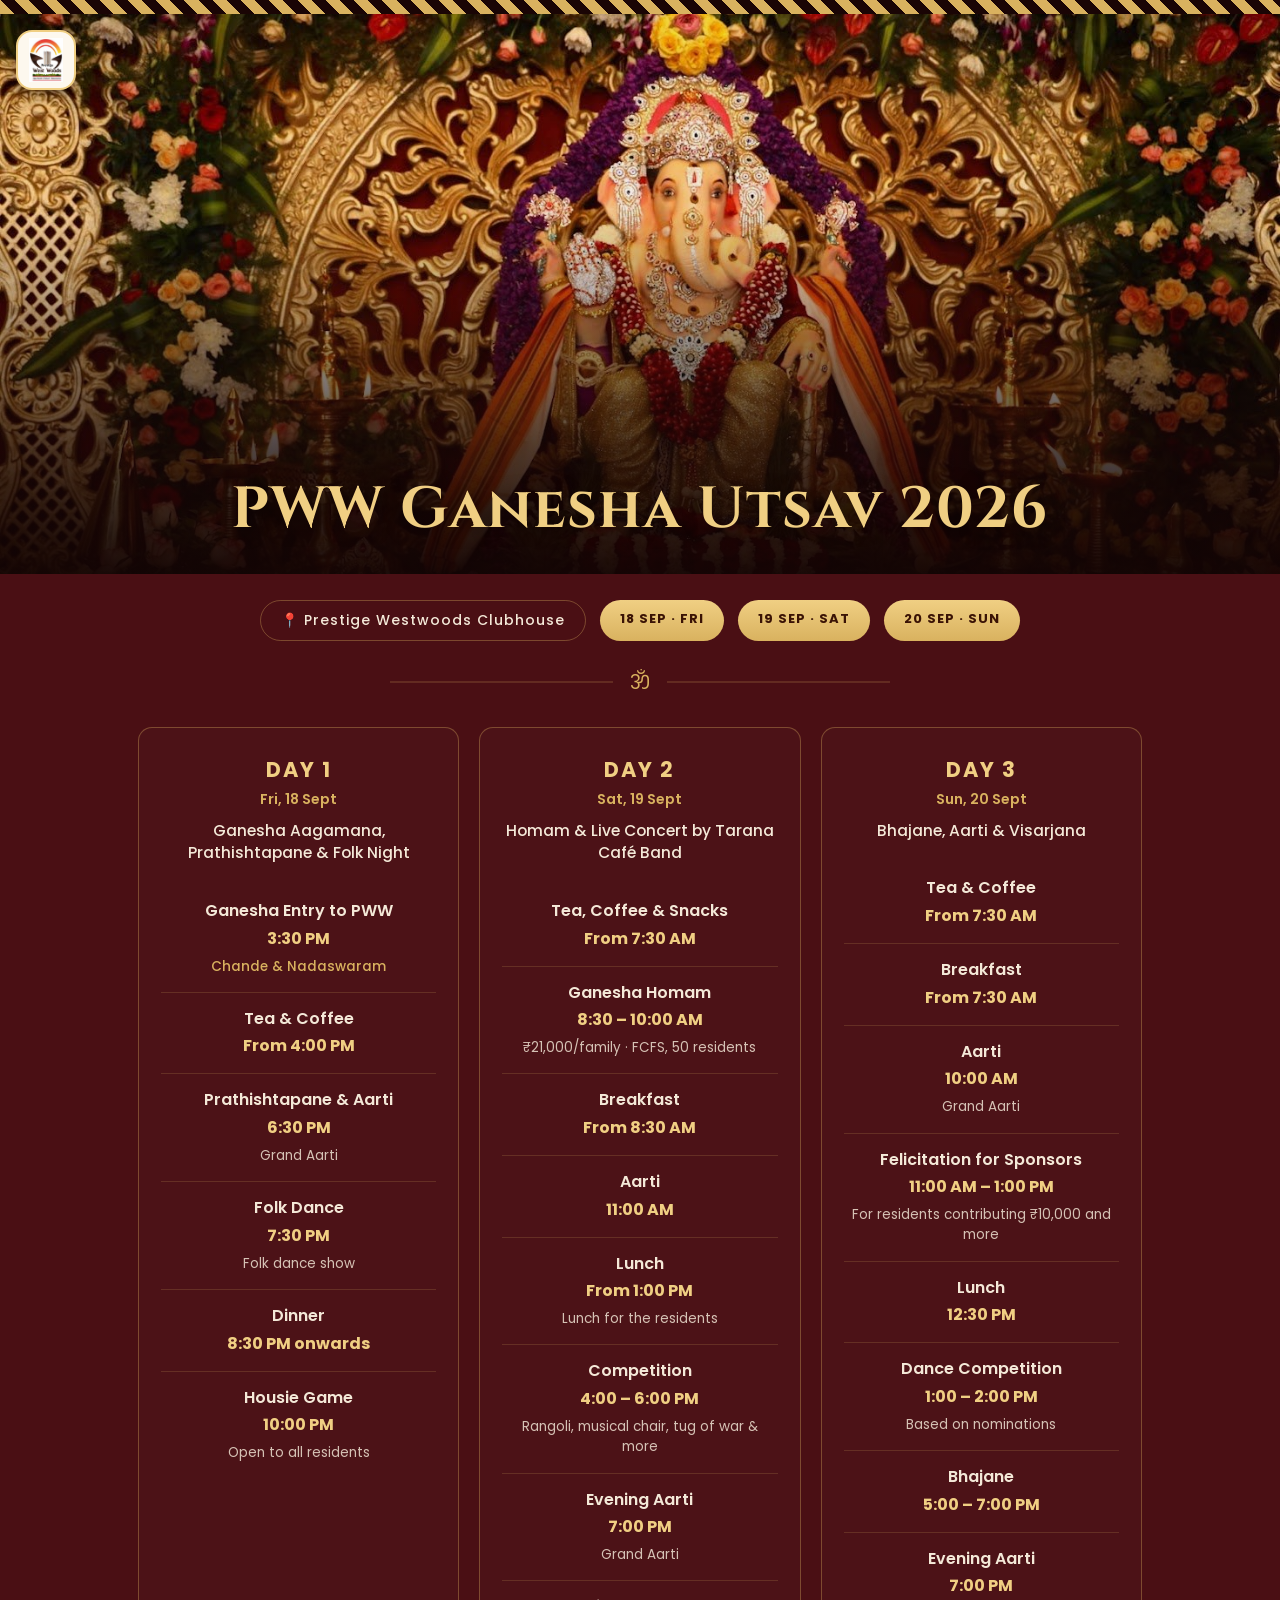
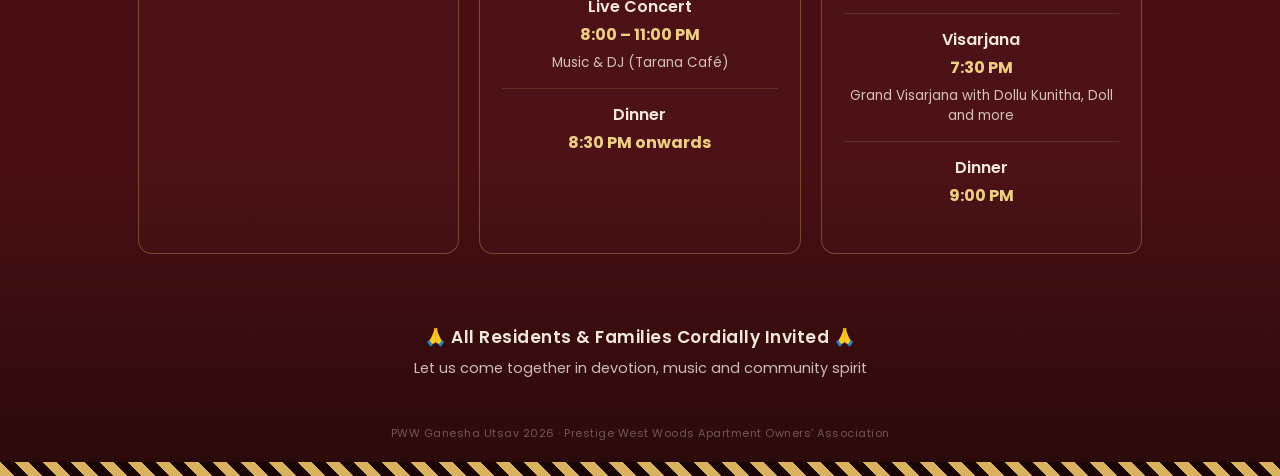
==== index.html @ 8a00d4b2 "Version 2 - 8-Sep26-1140pm" ====
<!DOCTYPE html>
<html lang="en">
<head>
<meta charset="UTF-8">
<meta name="viewport" content="width=device-width, initial-scale=1.0">
<title>PWW Ganesha Utsav 2026 — Day-wise Celebration Plan</title>
<link rel="preconnect" href="https://fonts.googleapis.com">
<link rel="preconnect" href="https://fonts.gstatic.com" crossorigin>
<link href="https://fonts.googleapis.com/css2?family=Cinzel:wght@600;700&family=Poppins:wght@400;500;600;700&display=swap" rel="stylesheet">
<style>
  :root{
    --maroon-dark:#2a0a0a;
    --maroon:#4a0f14;
    --maroon-light:#5c1418;
    --gold:#d9b25f;
    --gold-bright:#f0cf83;
    --gold-dim:rgba(217,178,95,0.35);
    --cream:#f4e9d8;
  }
  *{box-sizing:border-box; margin:0; padding:0;}
  html{scroll-behavior:smooth;}
  body{
    background:linear-gradient(180deg,var(--maroon-dark),var(--maroon) 15%,var(--maroon) 85%,var(--maroon-dark));
    color:var(--cream);
    font-family:'Poppins',sans-serif;
    -webkit-font-smoothing:antialiased;
  }
  .bunting{
    height:14px;
    background:repeating-linear-gradient(45deg,var(--gold) 0 10px,#1a0505 10px 20px);
  }
  .wrap{max-width:1100px; margin:0 auto; padding:0 24px;}

  /* HERO */
  .hero{position:relative; overflow:hidden; min-height:clamp(340px,68vw,560px); display:flex; align-items:flex-end; justify-content:center;}
  .hero-photo{
    position:absolute; inset:0;
    background-image:
      linear-gradient(180deg, rgba(20,5,5,0.05) 35%, rgba(20,5,5,0.78) 78%, rgba(18,4,4,0.97) 100%),
      url('assets/ganesha-hero-mobile.jpg');
    background-size:cover; background-position:center 22%; background-repeat:no-repeat;
  }
  @media(min-width:701px){
    .hero-photo{ background-image:
      linear-gradient(180deg, rgba(20,5,5,0.05) 35%, rgba(20,5,5,0.75) 78%, rgba(18,4,4,0.96) 100%),
      url('assets/ganesha-hero.jpg');
    }
  }
  .hero-content{position:relative; z-index:2; text-align:center; padding:40px 20px 30px;}
  .logo-badge{
    position:absolute; top:16px; left:16px; z-index:3;
    width:60px; height:60px; padding:6px;
    background:#fdf8ee; border:2px solid var(--gold-bright); border-radius:16px;
    display:flex; align-items:center; justify-content:center;
    box-shadow:0 4px 16px rgba(0,0,0,0.45);
  }
  .logo-badge img{width:100%; height:100%; object-fit:contain; display:block;}
  .hero h1{
    font-family:'Cinzel',serif; font-weight:700; font-size:clamp(30px,6.5vw,58px);
    color:var(--gold-bright); letter-spacing:1px; line-height:1.15;
    text-shadow:0 2px 18px rgba(0,0,0,0.6);
  }

  /* META BAR */
  .meta-bar{
    display:flex; flex-wrap:wrap; justify-content:center; gap:14px;
    padding:26px 24px 6px;
  }
  .pill{
    border:1px solid var(--gold-dim); border-radius:999px; padding:9px 20px;
    font-size:14px; letter-spacing:1px; white-space:nowrap;
  }
  .pill.location{color:var(--cream); font-weight:500;}
  a.pill{text-decoration:none; cursor:pointer;}
  .pill.date{
    background:linear-gradient(180deg,var(--gold-bright),var(--gold));
    color:#3a1305; font-family:'Poppins',sans-serif; font-weight:700; font-size:13px; border:none;
    transition:transform 0.15s ease, box-shadow 0.15s ease;
  }
  a.pill.date:hover, a.pill.date:active{
    transform:translateY(-2px); box-shadow:0 4px 12px rgba(0,0,0,0.35);
  }

  .divider{text-align:center; padding:20px 0; position:relative;}
  .divider::before{
    content:""; position:absolute; left:50%; top:50%; transform:translate(-50%,-50%);
    width:min(500px,80%); height:1px; background:var(--gold-dim);
  }
  .divider span{
    position:relative; background:var(--maroon); padding:0 16px; color:var(--gold);
    font-size:20px;
  }

  /* DAYS GRID */
  .days-grid{
    display:grid; grid-template-columns:repeat(3,1fr); gap:20px;
    padding:10px 24px 40px;
  }
  @media(max-width:860px){ .days-grid{grid-template-columns:1fr; max-width:520px;} }

  .day-card{
    border:1px solid var(--gold-dim); border-radius:14px; padding:26px 22px 30px;
    background:rgba(255,255,255,0.015); scroll-margin-top:16px;
  }
  .day-card h2{
    text-align:center; font-family:'Poppins',sans-serif; font-weight:700; font-size:21px;
    color:var(--gold-bright); letter-spacing:2px;
  }
  .day-date{text-align:center; font-size:14px; font-weight:600; color:var(--gold); margin-top:4px;}
  .day-theme{
    text-align:center; font-family:'Poppins',sans-serif; font-weight:500; font-style:normal;
    font-size:15.5px; color:var(--cream); margin:10px 0 20px; line-height:1.45;
  }

  .event-list{list-style:none;}
  .event{
    text-align:center; padding:15px 0; border-top:1px solid rgba(217,178,95,0.18);
  }
  .event:first-child{border-top:none;}
  .event-name{display:block; font-weight:600; font-size:16px; line-height:1.35; color:var(--cream);}
  .event-time{display:block; font-family:'Poppins',sans-serif; font-weight:700; font-size:16px; color:var(--gold-bright); margin-top:4px;}
  .event-note{font-size:13.5px; color:rgba(244,233,216,0.82); margin-top:6px; line-height:1.5;}
  .event-note em{color:var(--gold); font-style:normal; font-weight:500;}

  footer{text-align:center; padding:30px 24px 46px;}
  footer .invite{font-size:17px; font-weight:600; letter-spacing:0.5px;}
  footer .tag{margin-top:8px; font-family:'Poppins',sans-serif; font-weight:400; font-size:14.5px; color:rgba(244,233,216,0.8);}

  .credit{text-align:center; font-size:11px; color:rgba(244,233,216,0.35); padding-bottom:20px; letter-spacing:0.5px;}

  /* SMALL PHONES */
  @media(max-width:400px){
    .logo-badge{width:48px; height:48px; border-radius:13px; top:12px; left:12px; padding:5px;}
    .hero h1{letter-spacing:0.5px;}
    .pill{padding:8px 15px; font-size:12.5px;}
    .meta-bar{gap:10px;}
    .day-card{padding:22px 16px 26px;}
  }
</style>
</head>
<body>

<div class="bunting"></div>

<header class="hero">
  <div class="hero-photo"></div>
  <div class="logo-badge"><img src="assets/pww-logo.png" alt="Prestige West Woods Apartment Owners' Association logo"></div>
  <div class="hero-content">
    <h1>PWW Ganesha Utsav 2026</h1>
  </div>
</header>

<div class="wrap">
  <div class="meta-bar">
    <span class="pill location">📍 Prestige Westwoods Clubhouse</span>
    <a class="pill date" href="#day1">18 SEP · FRI</a>
    <a class="pill date" href="#day2">19 SEP · SAT</a>
    <a class="pill date" href="#day3">20 SEP · SUN</a>
  </div>

  <div class="divider"><span>ॐ</span></div>

  <main class="days-grid">

    <section class="day-card" id="day1">
      <h2>DAY 1</h2>
      <p class="day-date">Fri, 18 Sept</p>
      <p class="day-theme">Ganesha Aagamana, Prathishtapane &amp; Folk Night</p>
      <ul class="event-list">
        <li class="event">
          <span class="event-name">Ganesha Entry to PWW</span>
          <span class="event-time">3:30 PM</span>
          <p class="event-note"><em>Chande &amp; Nadaswaram</em></p>
        </li>
        <li class="event">
          <span class="event-name">Tea &amp; Coffee</span>
          <span class="event-time">From 4:00 PM</span>
        </li>
        <li class="event">
          <span class="event-name">Prathishtapane &amp; Aarti</span>
          <span class="event-time">6:30 PM</span>
          <p class="event-note">Grand Aarti</p>
        </li>
        <li class="event">
          <span class="event-name">Folk Dance</span>
          <span class="event-time">7:30 PM</span>
          <p class="event-note">Folk dance show</p>
        </li>
        <li class="event">
          <span class="event-name">Dinner</span>
          <span class="event-time">8:30 PM onwards</span>
        </li>
        <li class="event">
          <span class="event-name">Housie Game</span>
          <span class="event-time">10:00 PM</span>
          <p class="event-note">Open to all residents</p>
        </li>
      </ul>
    </section>

    <section class="day-card" id="day2">
      <h2>DAY 2</h2>
      <p class="day-date">Sat, 19 Sept</p>
      <p class="day-theme">Homam &amp; Live Concert by Tarana Café Band</p>
      <ul class="event-list">
        <li class="event">
          <span class="event-name">Tea, Coffee &amp; Snacks</span>
          <span class="event-time">From 7:30 AM</span>
        </li>
        <li class="event">
          <span class="event-name">Ganesha Homam</span>
          <span class="event-time">8:30 – 10:00 AM</span>
          <p class="event-note">₹21,000/family · FCFS, 50 residents</p>
        </li>
        <li class="event">
          <span class="event-name">Breakfast</span>
          <span class="event-time">From 8:30 AM</span>
        </li>
        <li class="event">
          <span class="event-name">Aarti</span>
          <span class="event-time">11:00 AM</span>
        </li>
        <li class="event">
          <span class="event-name">Lunch</span>
          <span class="event-time">From 1:00 PM</span>
          <p class="event-note">Lunch for the residents</p>
        </li>
        <li class="event">
          <span class="event-name">Competition</span>
          <span class="event-time">4:00 – 6:00 PM</span>
          <p class="event-note">Rangoli, musical chair, tug of war &amp; more</p>
        </li>
        <li class="event">
          <span class="event-name">Evening Aarti</span>
          <span class="event-time">7:00 PM</span>
          <p class="event-note">Grand Aarti</p>
        </li>
        <li class="event">
          <span class="event-name">Live Concert</span>
          <span class="event-time">8:00 – 11:00 PM</span>
          <p class="event-note">Music &amp; DJ (Tarana Café)</p>
        </li>
        <li class="event">
          <span class="event-name">Dinner</span>
          <span class="event-time">8:30 PM onwards</span>
        </li>
      </ul>
    </section>

    <section class="day-card" id="day3">
      <h2>DAY 3</h2>
      <p class="day-date">Sun, 20 Sept</p>
      <p class="day-theme">Bhajane, Aarti &amp; Visarjana</p>
      <ul class="event-list">
        <li class="event">
          <span class="event-name">Tea &amp; Coffee</span>
          <span class="event-time">From 7:30 AM</span>
        </li>
        <li class="event">
          <span class="event-name">Breakfast</span>
          <span class="event-time">From 7:30 AM</span>
        </li>
        <li class="event">
          <span class="event-name">Aarti</span>
          <span class="event-time">10:00 AM</span>
          <p class="event-note">Grand Aarti</p>
        </li>
        <li class="event">
          <span class="event-name">Felicitation for Sponsors</span>
          <span class="event-time">11:00 AM – 1:00 PM</span>
          <p class="event-note">For residents contributing ₹10,000 and more</p>
        </li>
        <li class="event">
          <span class="event-name">Lunch</span>
          <span class="event-time">12:30 PM</span>
        </li>
        <li class="event">
          <span class="event-name">Dance Competition</span>
          <span class="event-time">1:00 – 2:00 PM</span>
          <p class="event-note">Based on nominations</p>
        </li>
        <li class="event">
          <span class="event-name">Bhajane</span>
          <span class="event-time">5:00 – 7:00 PM</span>
        </li>
        <li class="event">
          <span class="event-name">Evening Aarti</span>
          <span class="event-time">7:00 PM</span>
        </li>
        <li class="event">
          <span class="event-name">Visarjana</span>
          <span class="event-time">7:30 PM</span>
          <p class="event-note">Grand Visarjana with Dollu Kunitha, Doll and more</p>
        </li>
        <li class="event">
          <span class="event-name">Dinner</span>
          <span class="event-time">9:00 PM</span>
        </li>
      </ul>
    </section>

  </main>

  <footer>
    <p class="invite">🙏 All Residents &amp; Families Cordially Invited 🙏</p>
    <p class="tag">Let us come together in devotion, music and community spirit</p>
  </footer>
</div>

<p class="credit">PWW Ganesha Utsav 2026 · Prestige West Woods Apartment Owners' Association</p>

<div class="bunting"></div>

</body>
</html>
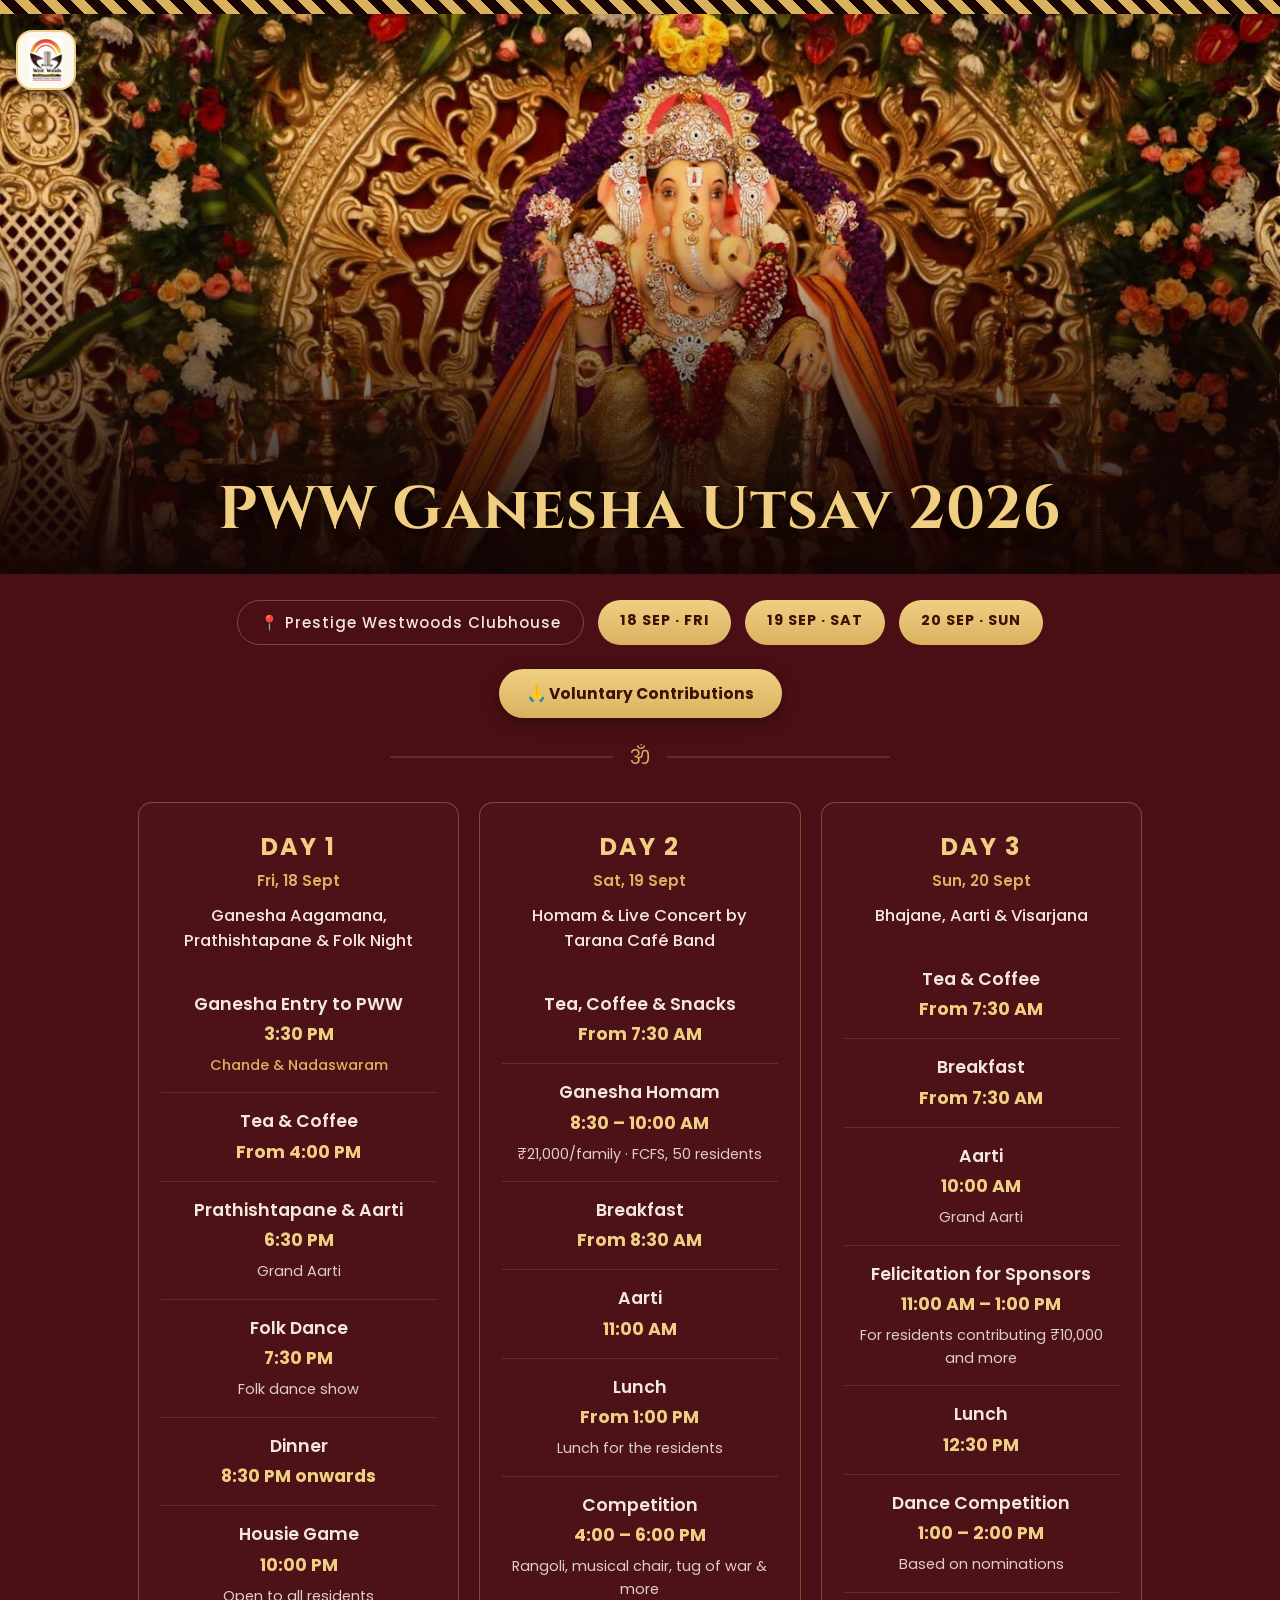
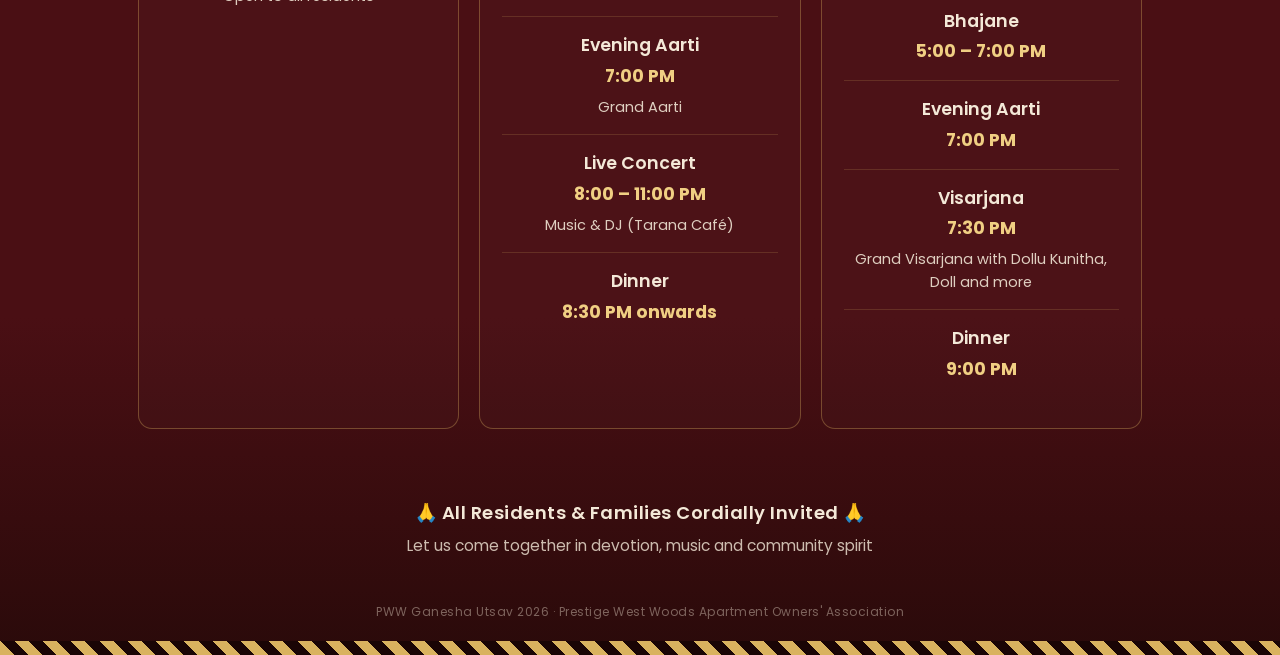
==== commit e4d3c420: "Added contribute page" ====
--- a/index.html
+++ b/index.html
@@ -7,91 +7,9 @@
 <link rel="preconnect" href="https://fonts.googleapis.com">
 <link rel="preconnect" href="https://fonts.gstatic.com" crossorigin>
 <link href="https://fonts.googleapis.com/css2?family=Cinzel:wght@600;700&family=Poppins:wght@400;500;600;700&display=swap" rel="stylesheet">
+<link rel="stylesheet" href="assets/style.css">
 <style>
-  :root{
-    --maroon-dark:#2a0a0a;
-    --maroon:#4a0f14;
-    --maroon-light:#5c1418;
-    --gold:#d9b25f;
-    --gold-bright:#f0cf83;
-    --gold-dim:rgba(217,178,95,0.35);
-    --cream:#f4e9d8;
-  }
-  *{box-sizing:border-box; margin:0; padding:0;}
-  html{scroll-behavior:smooth;}
-  body{
-    background:linear-gradient(180deg,var(--maroon-dark),var(--maroon) 15%,var(--maroon) 85%,var(--maroon-dark));
-    color:var(--cream);
-    font-family:'Poppins',sans-serif;
-    -webkit-font-smoothing:antialiased;
-  }
-  .bunting{
-    height:14px;
-    background:repeating-linear-gradient(45deg,var(--gold) 0 10px,#1a0505 10px 20px);
-  }
-  .wrap{max-width:1100px; margin:0 auto; padding:0 24px;}
-
-  /* HERO */
-  .hero{position:relative; overflow:hidden; min-height:clamp(340px,68vw,560px); display:flex; align-items:flex-end; justify-content:center;}
-  .hero-photo{
-    position:absolute; inset:0;
-    background-image:
-      linear-gradient(180deg, rgba(20,5,5,0.05) 35%, rgba(20,5,5,0.78) 78%, rgba(18,4,4,0.97) 100%),
-      url('assets/ganesha-hero-mobile.jpg');
-    background-size:cover; background-position:center 22%; background-repeat:no-repeat;
-  }
-  @media(min-width:701px){
-    .hero-photo{ background-image:
-      linear-gradient(180deg, rgba(20,5,5,0.05) 35%, rgba(20,5,5,0.75) 78%, rgba(18,4,4,0.96) 100%),
-      url('assets/ganesha-hero.jpg');
-    }
-  }
-  .hero-content{position:relative; z-index:2; text-align:center; padding:40px 20px 30px;}
-  .logo-badge{
-    position:absolute; top:16px; left:16px; z-index:3;
-    width:60px; height:60px; padding:6px;
-    background:#fdf8ee; border:2px solid var(--gold-bright); border-radius:16px;
-    display:flex; align-items:center; justify-content:center;
-    box-shadow:0 4px 16px rgba(0,0,0,0.45);
-  }
-  .logo-badge img{width:100%; height:100%; object-fit:contain; display:block;}
-  .hero h1{
-    font-family:'Cinzel',serif; font-weight:700; font-size:clamp(30px,6.5vw,58px);
-    color:var(--gold-bright); letter-spacing:1px; line-height:1.15;
-    text-shadow:0 2px 18px rgba(0,0,0,0.6);
-  }
-
-  /* META BAR */
-  .meta-bar{
-    display:flex; flex-wrap:wrap; justify-content:center; gap:14px;
-    padding:26px 24px 6px;
-  }
-  .pill{
-    border:1px solid var(--gold-dim); border-radius:999px; padding:9px 20px;
-    font-size:14px; letter-spacing:1px; white-space:nowrap;
-  }
-  .pill.location{color:var(--cream); font-weight:500;}
-  a.pill{text-decoration:none; cursor:pointer;}
-  .pill.date{
-    background:linear-gradient(180deg,var(--gold-bright),var(--gold));
-    color:#3a1305; font-family:'Poppins',sans-serif; font-weight:700; font-size:13px; border:none;
-    transition:transform 0.15s ease, box-shadow 0.15s ease;
-  }
-  a.pill.date:hover, a.pill.date:active{
-    transform:translateY(-2px); box-shadow:0 4px 12px rgba(0,0,0,0.35);
-  }
-
-  .divider{text-align:center; padding:20px 0; position:relative;}
-  .divider::before{
-    content:""; position:absolute; left:50%; top:50%; transform:translate(-50%,-50%);
-    width:min(500px,80%); height:1px; background:var(--gold-dim);
-  }
-  .divider span{
-    position:relative; background:var(--maroon); padding:0 16px; color:var(--gold);
-    font-size:20px;
-  }
-
-  /* DAYS GRID */
+  /* DAYS GRID (page-specific) */
   .days-grid{
     display:grid; grid-template-columns:repeat(3,1fr); gap:20px;
     padding:10px 24px 40px;
@@ -103,38 +21,28 @@
     background:rgba(255,255,255,0.015); scroll-margin-top:16px;
   }
   .day-card h2{
-    text-align:center; font-family:'Poppins',sans-serif; font-weight:700; font-size:21px;
+    text-align:center; font-family:'Poppins',sans-serif; font-weight:700; font-size:24px;
     color:var(--gold-bright); letter-spacing:2px;
   }
-  .day-date{text-align:center; font-size:14px; font-weight:600; color:var(--gold); margin-top:4px;}
+  .day-date{text-align:center; font-size:15px; font-weight:600; color:var(--gold); margin-top:5px;}
   .day-theme{
     text-align:center; font-family:'Poppins',sans-serif; font-weight:500; font-style:normal;
-    font-size:15.5px; color:var(--cream); margin:10px 0 20px; line-height:1.45;
+    font-size:16.5px; color:var(--cream); margin:12px 0 22px; line-height:1.5;
   }
 
   .event-list{list-style:none;}
   .event{
-    text-align:center; padding:15px 0; border-top:1px solid rgba(217,178,95,0.18);
+    text-align:center; padding:16px 0; border-top:1px solid rgba(217,178,95,0.18);
   }
   .event:first-child{border-top:none;}
-  .event-name{display:block; font-weight:600; font-size:16px; line-height:1.35; color:var(--cream);}
-  .event-time{display:block; font-family:'Poppins',sans-serif; font-weight:700; font-size:16px; color:var(--gold-bright); margin-top:4px;}
-  .event-note{font-size:13.5px; color:rgba(244,233,216,0.82); margin-top:6px; line-height:1.5;}
+  .event-name{display:block; font-weight:600; font-size:17.5px; line-height:1.4; color:var(--cream);}
+  .event-time{display:block; font-family:'Poppins',sans-serif; font-weight:700; font-size:17.5px; color:var(--gold-bright); margin-top:5px;}
+  .event-note{font-size:14.5px; color:rgba(244,233,216,0.88); margin-top:7px; line-height:1.55;}
   .event-note em{color:var(--gold); font-style:normal; font-weight:500;}
 
-  footer{text-align:center; padding:30px 24px 46px;}
-  footer .invite{font-size:17px; font-weight:600; letter-spacing:0.5px;}
-  footer .tag{margin-top:8px; font-family:'Poppins',sans-serif; font-weight:400; font-size:14.5px; color:rgba(244,233,216,0.8);}
-
-  .credit{text-align:center; font-size:11px; color:rgba(244,233,216,0.35); padding-bottom:20px; letter-spacing:0.5px;}
-
-  /* SMALL PHONES */
   @media(max-width:400px){
-    .logo-badge{width:48px; height:48px; border-radius:13px; top:12px; left:12px; padding:5px;}
-    .hero h1{letter-spacing:0.5px;}
-    .pill{padding:8px 15px; font-size:12.5px;}
-    .meta-bar{gap:10px;}
     .day-card{padding:22px 16px 26px;}
+    .event-name, .event-time{font-size:16.5px;}
   }
 </style>
 </head>
@@ -158,6 +66,10 @@
     <a class="pill date" href="#day3">20 SEP · SUN</a>
   </div>
 
+  <div class="cta-row">
+    <a class="btn btn-gold" href="contribute.html">🙏 Voluntary Contributions</a>
+  </div>
+
   <div class="divider"><span>ॐ</span></div>
 
   <main class="days-grid">
--- a/assets/style.css
+++ b/assets/style.css
@@ -0,0 +1,119 @@
+:root{
+  --maroon-dark:#2a0a0a;
+  --maroon:#4a0f14;
+  --maroon-light:#5c1418;
+  --gold:#d9b25f;
+  --gold-bright:#f0cf83;
+  --gold-dim:rgba(217,178,95,0.35);
+  --cream:#f4e9d8;
+}
+*{box-sizing:border-box; margin:0; padding:0;}
+html{scroll-behavior:smooth;}
+body{
+  background:linear-gradient(180deg,var(--maroon-dark),var(--maroon) 15%,var(--maroon) 85%,var(--maroon-dark));
+  color:var(--cream);
+  font-family:'Poppins',sans-serif;
+  -webkit-font-smoothing:antialiased;
+}
+.bunting{
+  height:14px;
+  background:repeating-linear-gradient(45deg,var(--gold) 0 10px,#1a0505 10px 20px);
+}
+.wrap{max-width:1100px; margin:0 auto; padding:0 24px;}
+
+/* HERO */
+.hero{position:relative; overflow:hidden; min-height:clamp(340px,68vw,560px); display:flex; align-items:flex-end; justify-content:center;}
+.hero-photo{
+  position:absolute; inset:0;
+  background-image:
+    linear-gradient(180deg, rgba(20,5,5,0.05) 35%, rgba(20,5,5,0.78) 78%, rgba(18,4,4,0.97) 100%),
+    url('ganesha-hero-mobile.jpg');
+  background-size:cover; background-position:center 22%; background-repeat:no-repeat;
+}
+@media(min-width:701px){
+  .hero-photo{ background-image:
+    linear-gradient(180deg, rgba(20,5,5,0.05) 35%, rgba(20,5,5,0.75) 78%, rgba(18,4,4,0.96) 100%),
+    url('ganesha-hero.jpg');
+  }
+}
+.hero-content{position:relative; z-index:2; text-align:center; padding:40px 20px 30px;}
+.logo-badge{
+  position:absolute; top:16px; left:16px; z-index:3;
+  width:60px; height:60px; padding:6px;
+  background:#fdf8ee; border:2px solid var(--gold-bright); border-radius:16px;
+  display:flex; align-items:center; justify-content:center;
+  box-shadow:0 4px 16px rgba(0,0,0,0.45);
+}
+.logo-badge img{width:100%; height:100%; object-fit:contain; display:block;}
+.hero h1{
+  font-family:'Cinzel',serif; font-weight:700; font-size:clamp(32px,7vw,60px);
+  color:var(--gold-bright); letter-spacing:1px; line-height:1.15;
+  text-shadow:0 2px 18px rgba(0,0,0,0.6);
+}
+.hero .page-subtitle{
+  margin-top:12px; font-family:'Poppins',sans-serif; font-weight:600;
+  letter-spacing:2px; font-size:16.5px; color:var(--cream); text-transform:uppercase;
+}
+
+/* META BAR */
+.meta-bar{
+  display:flex; flex-wrap:wrap; justify-content:center; gap:14px;
+  padding:26px 24px 6px;
+}
+.pill{
+  border:1px solid var(--gold-dim); border-radius:999px; padding:10px 22px;
+  font-size:15px; letter-spacing:1px; white-space:nowrap;
+}
+.pill.location{color:var(--cream); font-weight:500;}
+a.pill{text-decoration:none; cursor:pointer;}
+.pill.date{
+  background:linear-gradient(180deg,var(--gold-bright),var(--gold));
+  color:#3a1305; font-family:'Poppins',sans-serif; font-weight:700; font-size:14.5px; border:none;
+  transition:transform 0.15s ease, box-shadow 0.15s ease;
+}
+a.pill.date:hover, a.pill.date:active{
+  transform:translateY(-2px); box-shadow:0 4px 12px rgba(0,0,0,0.35);
+}
+
+/* CTA / NAV BUTTONS (Contribute, Home, etc.) */
+.cta-row{text-align:center; padding:18px 24px 4px;}
+.btn{
+  display:inline-flex; align-items:center; gap:8px;
+  border-radius:999px; padding:13px 28px; font-size:15.5px; font-weight:700;
+  font-family:'Poppins',sans-serif; text-decoration:none; cursor:pointer; border:none;
+  transition:transform 0.15s ease, box-shadow 0.15s ease;
+}
+.btn-gold{
+  background:linear-gradient(180deg,var(--gold-bright),var(--gold)); color:#3a1305;
+  box-shadow:0 4px 16px rgba(0,0,0,0.35);
+}
+.btn-gold:hover, .btn-gold:active{ transform:translateY(-2px); box-shadow:0 6px 18px rgba(0,0,0,0.4); }
+.btn-outline{
+  background:transparent; color:var(--gold-bright); border:1.5px solid var(--gold-dim);
+}
+.btn-outline:hover, .btn-outline:active{ border-color:var(--gold-bright); transform:translateY(-2px); }
+
+.divider{text-align:center; padding:20px 0; position:relative;}
+.divider::before{
+  content:""; position:absolute; left:50%; top:50%; transform:translate(-50%,-50%);
+  width:min(500px,80%); height:1px; background:var(--gold-dim);
+}
+.divider span{
+  position:relative; background:var(--maroon); padding:0 16px; color:var(--gold);
+  font-size:20px;
+}
+
+footer{text-align:center; padding:30px 24px 46px;}
+footer .invite{font-size:18px; font-weight:600; letter-spacing:0.5px;}
+footer .tag{margin-top:8px; font-family:'Poppins',sans-serif; font-weight:400; font-size:15.5px; color:rgba(244,233,216,0.8);}
+
+.credit{text-align:center; font-size:12px; color:rgba(244,233,216,0.4); padding-bottom:20px; letter-spacing:0.5px;}
+
+/* SMALL PHONES */
+@media(max-width:400px){
+  .logo-badge{width:48px; height:48px; border-radius:13px; top:12px; left:12px; padding:5px;}
+  .hero h1{letter-spacing:0.5px;}
+  .pill{padding:9px 16px; font-size:13.5px;}
+  .meta-bar{gap:10px;}
+  .btn{padding:12px 22px; font-size:14.5px;}
+}
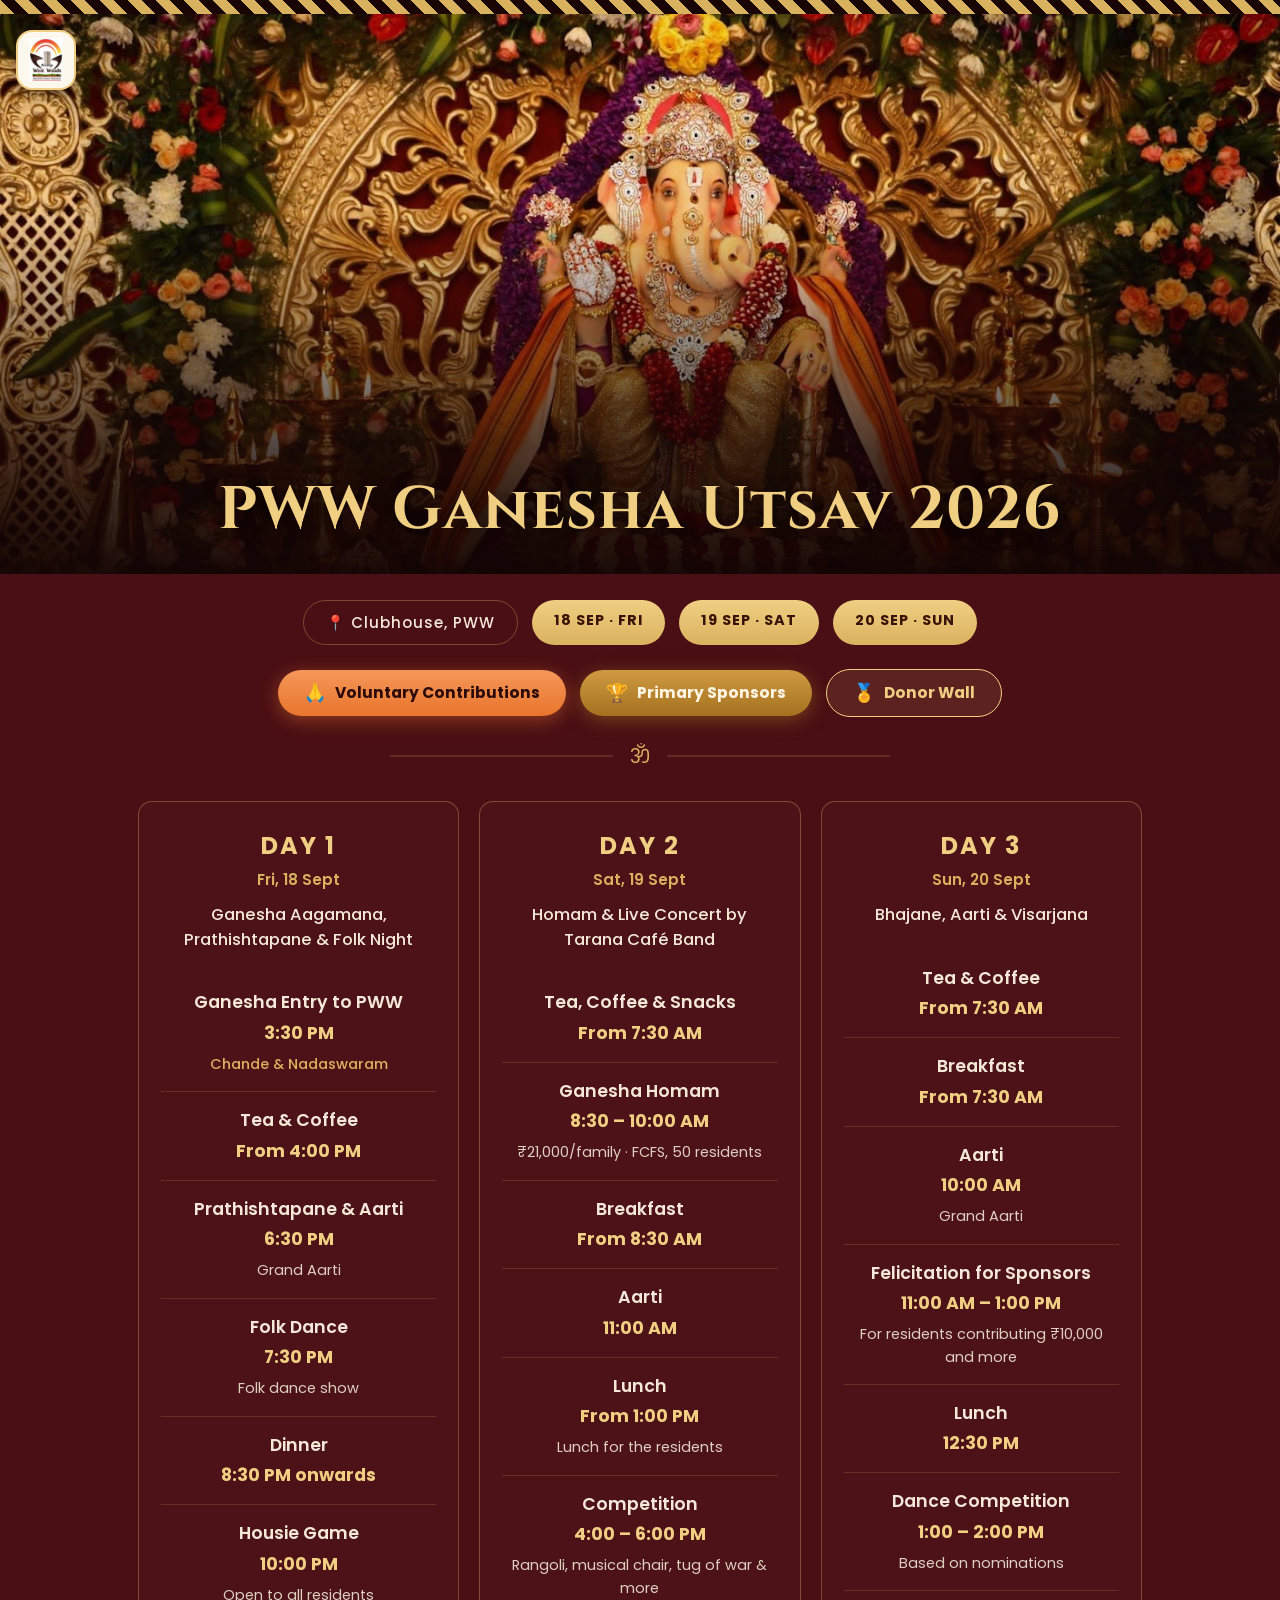
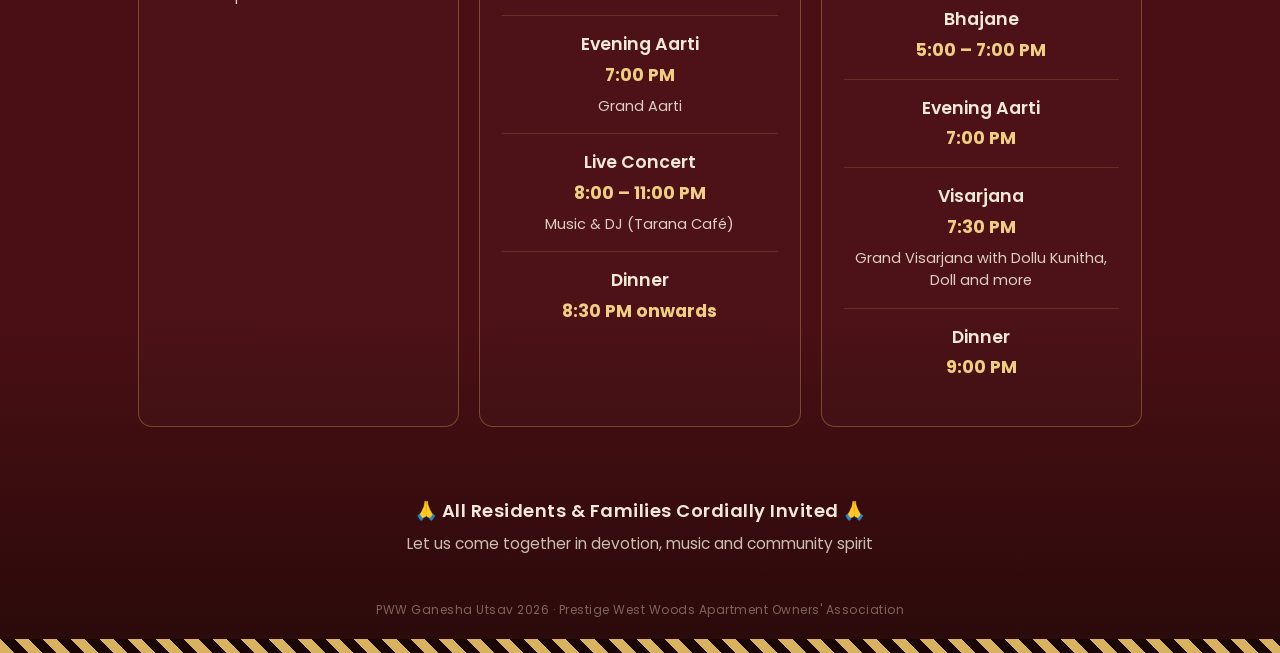
==== commit e95ccfe6: "Donors and sponsors added" ====
--- a/index.html
+++ b/index.html
@@ -60,14 +60,16 @@
 
 <div class="wrap">
   <div class="meta-bar">
-    <span class="pill location">📍 Prestige Westwoods Clubhouse</span>
+    <span class="pill location">📍 Clubhouse, PWW</span>
     <a class="pill date" href="#day1">18 SEP · FRI</a>
     <a class="pill date" href="#day2">19 SEP · SAT</a>
     <a class="pill date" href="#day3">20 SEP · SUN</a>
   </div>
 
   <div class="cta-row">
-    <a class="btn btn-gold" href="contribute.html">🙏 Voluntary Contributions</a>
+    <a class="btn btn-saffron" href="contribute.html"><span class="emoji">🙏</span> Voluntary Contributions</a>
+    <a class="btn btn-bronze" href="sponsors.html"><span class="emoji">🏆</span> Primary Sponsors</a>
+    <a class="btn btn-secondary" href="donors.html"><span class="emoji">🏅</span> Donor Wall</a>
   </div>
 
   <div class="divider"><span>ॐ</span></div>
--- a/assets/style.css
+++ b/assets/style.css
@@ -6,6 +6,10 @@
   --gold-bright:#f0cf83;
   --gold-dim:rgba(217,178,95,0.35);
   --cream:#f4e9d8;
+  --saffron:#e8752c;
+  --saffron-bright:#f5975a;
+  --bronze:#a5711f;
+  --bronze-bright:#cf9a42;
 }
 *{box-sizing:border-box; margin:0; padding:0;}
 html{scroll-behavior:smooth;}
@@ -75,23 +79,42 @@
   transform:translateY(-2px); box-shadow:0 4px 12px rgba(0,0,0,0.35);
 }
 
-/* CTA / NAV BUTTONS (Contribute, Home, etc.) */
-.cta-row{text-align:center; padding:18px 24px 4px;}
+/* CTA / NAV BUTTONS (Contribute, Home, Donor Wall, etc.) */
+.cta-row{
+  display:flex; flex-wrap:wrap; align-items:center; justify-content:center;
+  gap:14px; padding:18px 24px 4px;
+}
 .btn{
-  display:inline-flex; align-items:center; gap:8px;
-  border-radius:999px; padding:13px 28px; font-size:15.5px; font-weight:700;
+  display:inline-flex; align-items:center; gap:9px; line-height:1;
+  border-radius:999px; padding:14px 26px; font-size:15.5px; font-weight:700;
   font-family:'Poppins',sans-serif; text-decoration:none; cursor:pointer; border:none;
   transition:transform 0.15s ease, box-shadow 0.15s ease;
 }
+.btn .emoji{font-size:1.15em; line-height:1; filter:none;}
 .btn-gold{
   background:linear-gradient(180deg,var(--gold-bright),var(--gold)); color:#3a1305;
   box-shadow:0 4px 16px rgba(0,0,0,0.35);
 }
 .btn-gold:hover, .btn-gold:active{ transform:translateY(-2px); box-shadow:0 6px 18px rgba(0,0,0,0.4); }
+.btn-saffron{
+  background:linear-gradient(180deg,var(--saffron-bright),var(--saffron)); color:#2a0a0a;
+  box-shadow:0 4px 18px rgba(232,117,44,0.45);
+}
+.btn-saffron:hover, .btn-saffron:active{ transform:translateY(-2px); box-shadow:0 6px 20px rgba(232,117,44,0.55); }
 .btn-outline{
   background:transparent; color:var(--gold-bright); border:1.5px solid var(--gold-dim);
 }
 .btn-outline:hover, .btn-outline:active{ border-color:var(--gold-bright); transform:translateY(-2px); }
+.btn-secondary{
+  background:rgba(240,207,131,0.1); color:var(--gold-bright);
+  border:1.5px solid var(--gold-bright);
+}
+.btn-secondary:hover, .btn-secondary:active{ transform:translateY(-2px); background:rgba(240,207,131,0.18); }
+.btn-bronze{
+  background:linear-gradient(180deg,var(--bronze-bright),var(--bronze)); color:#fff6e6;
+  box-shadow:0 4px 18px rgba(165,113,31,0.5);
+}
+.btn-bronze:hover, .btn-bronze:active{ transform:translateY(-2px); box-shadow:0 6px 20px rgba(165,113,31,0.6); }
 
 .divider{text-align:center; padding:20px 0; position:relative;}
 .divider::before{
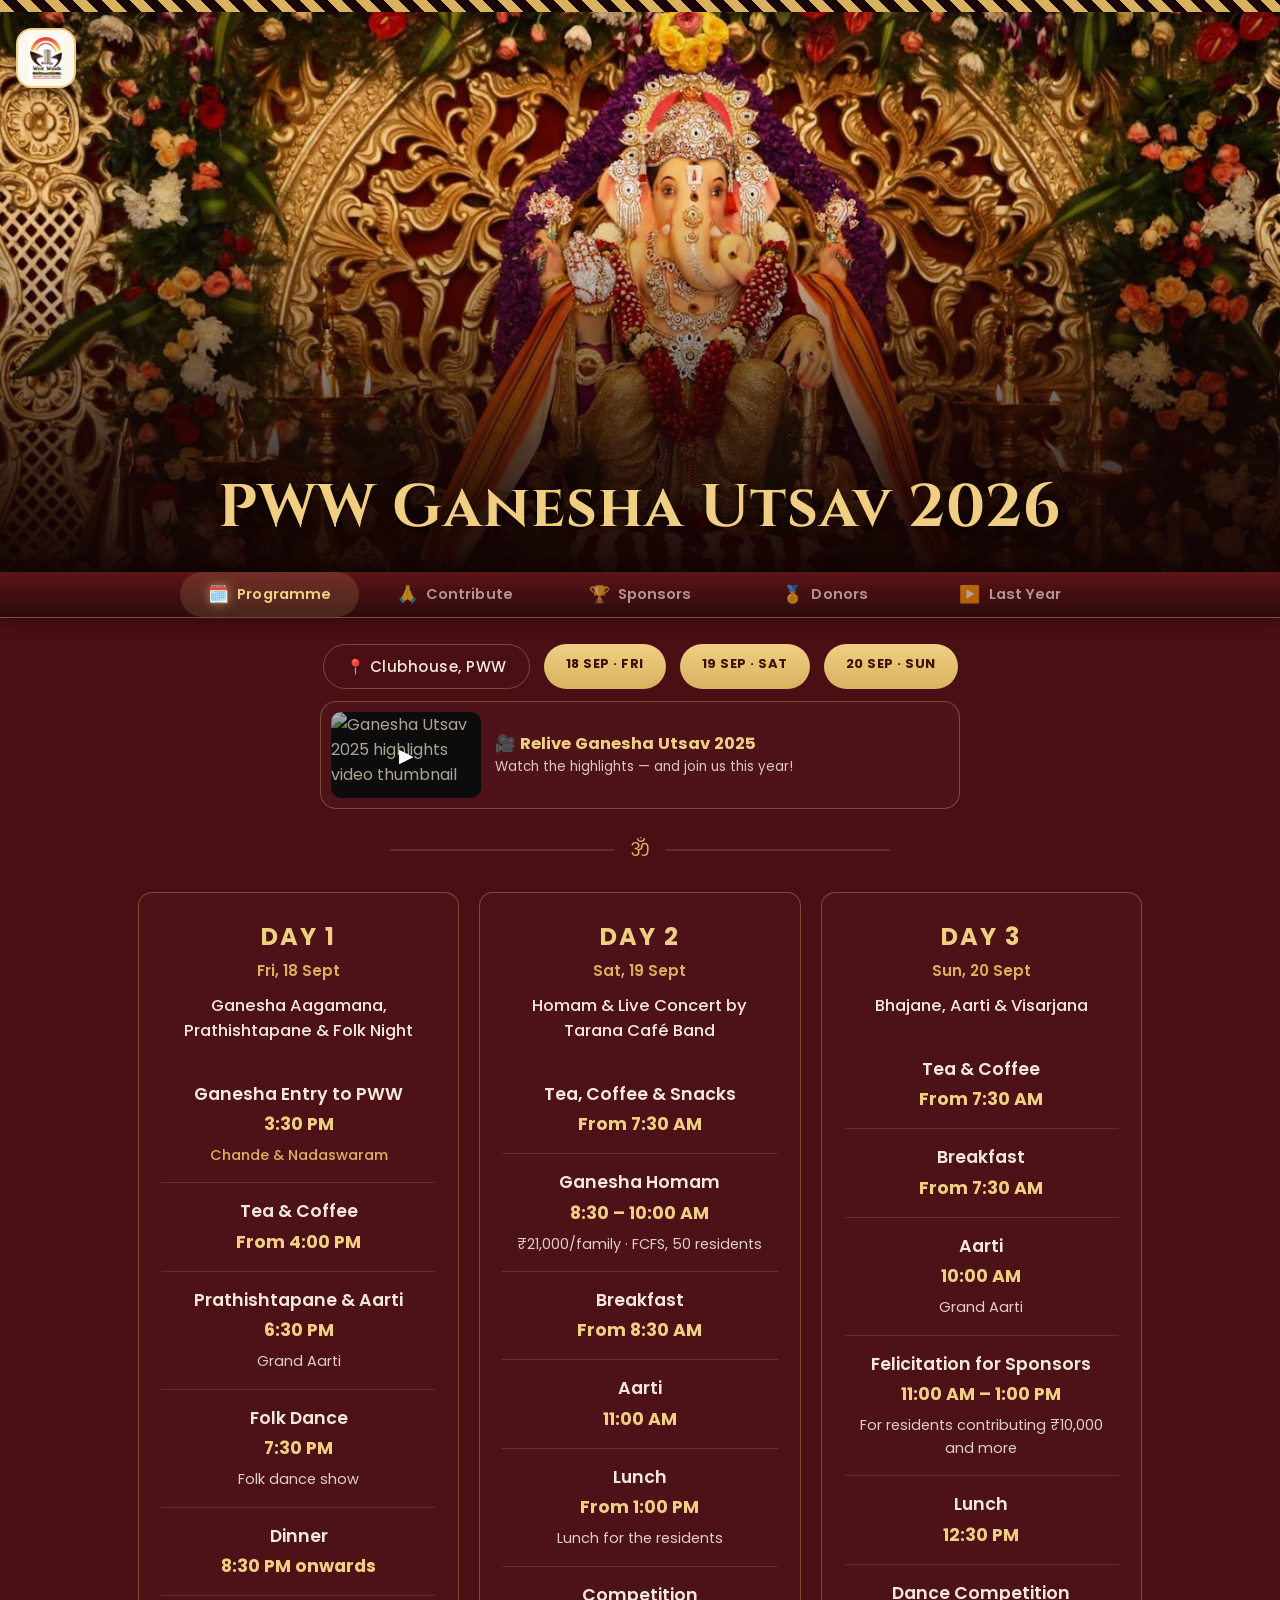
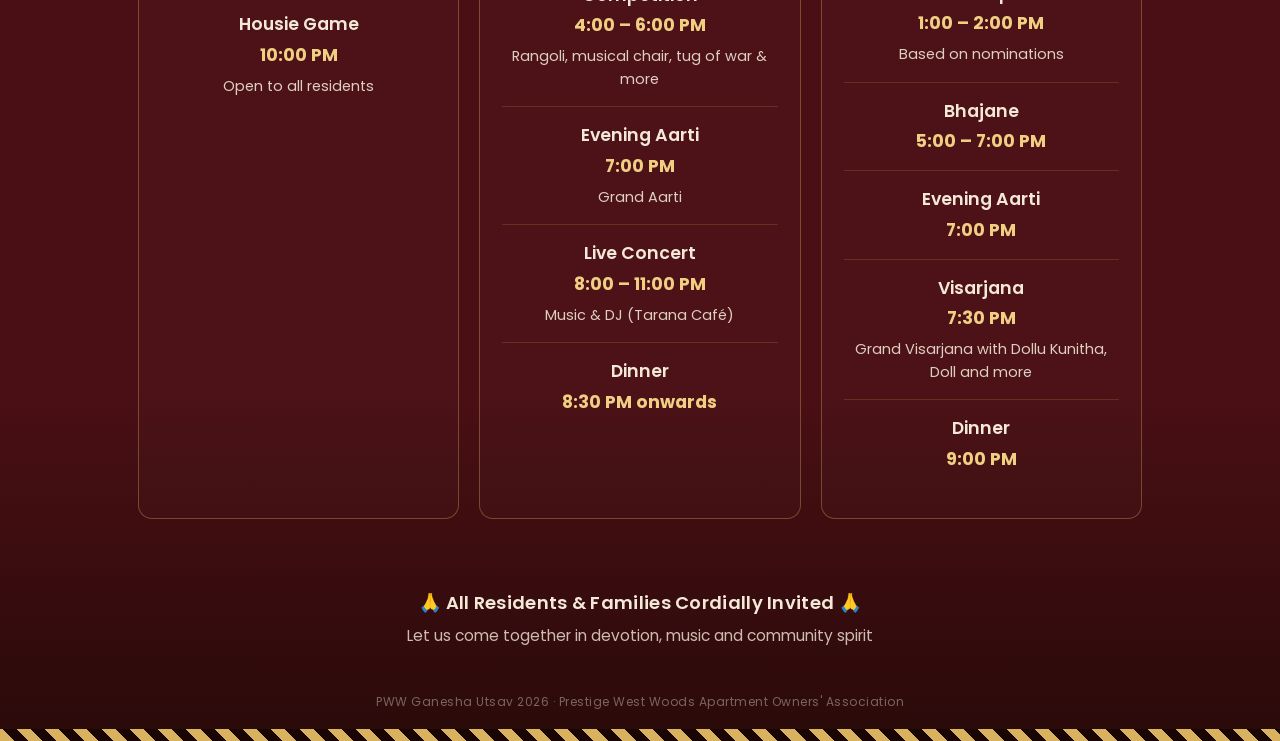
==== commit e8542144: "Rejig everything + Mobile friendly" ====
--- a/index.html
+++ b/index.html
@@ -3,46 +3,66 @@
 <head>
 <meta charset="UTF-8">
 <meta name="viewport" content="width=device-width, initial-scale=1.0">
-<title>PWW Ganesha Utsav 2026 — Day-wise Celebration Plan</title>
+<title>PWW Ganesha Utsav 2026</title>
+<link rel="icon" type="image/png" href="assets/pww-logo.png">
+<meta name="description" content="Day-wise program for the PWW Ganesha Utsav 2026, September 18–20, at Prestige Westwoods Clubhouse.">
+<meta property="og:type" content="website">
+<meta property="og:url" content="https://anandsubbu.github.io/pww-ganesha-2026/">
+<meta property="og:title" content="PWW Ganesha Utsav 2026">
+<meta property="og:description" content="Day-wise program for the PWW Ganesha Utsav 2026, September 18–20, at Prestige Westwoods Clubhouse.">
+<meta property="og:image" content="https://anandsubbu.github.io/pww-ganesha-2026/assets/og-image.jpg">
+<meta property="og:image:width" content="1200">
+<meta property="og:image:height" content="630">
+<meta name="twitter:card" content="summary_large_image">
+<meta name="twitter:title" content="PWW Ganesha Utsav 2026">
+<meta name="twitter:description" content="Day-wise program for the PWW Ganesha Utsav 2026, September 18–20, at Prestige Westwoods Clubhouse.">
+<meta name="twitter:image" content="https://anandsubbu.github.io/pww-ganesha-2026/assets/og-image.jpg">
 <link rel="preconnect" href="https://fonts.googleapis.com">
 <link rel="preconnect" href="https://fonts.gstatic.com" crossorigin>
 <link href="https://fonts.googleapis.com/css2?family=Cinzel:wght@600;700&family=Poppins:wght@400;500;600;700&display=swap" rel="stylesheet">
 <link rel="stylesheet" href="assets/style.css">
 <style>
-  /* DAYS GRID (page-specific) */
+  /* DAYS GRID (page-specific) — mobile-first: 1 column base, 3 columns from tablet up */
   .days-grid{
-    display:grid; grid-template-columns:repeat(3,1fr); gap:20px;
-    padding:10px 24px 40px;
-  }
-  @media(max-width:860px){ .days-grid{grid-template-columns:1fr; max-width:520px;} }
+    display:grid; grid-template-columns:1fr; gap:16px;
+    padding:8px 18px 34px;
+  }
+  @media(min-width:861px){
+    .days-grid{grid-template-columns:repeat(3,1fr); gap:20px; padding:10px 24px 40px;}
+  }
 
   .day-card{
-    border:1px solid var(--gold-dim); border-radius:14px; padding:26px 22px 30px;
-    background:rgba(255,255,255,0.015); scroll-margin-top:16px;
+    border:1px solid var(--gold-dim); border-radius:14px; padding:22px 16px 26px;
+    background:rgba(255,255,255,0.015); scroll-margin-top:80px;
   }
   .day-card h2{
-    text-align:center; font-family:'Poppins',sans-serif; font-weight:700; font-size:24px;
+    text-align:center; font-family:'Poppins',sans-serif; font-weight:700; font-size:22px;
     color:var(--gold-bright); letter-spacing:2px;
   }
-  .day-date{text-align:center; font-size:15px; font-weight:600; color:var(--gold); margin-top:5px;}
+  .day-date{text-align:center; font-size:14.5px; font-weight:600; color:var(--gold); margin-top:5px;}
   .day-theme{
     text-align:center; font-family:'Poppins',sans-serif; font-weight:500; font-style:normal;
-    font-size:16.5px; color:var(--cream); margin:12px 0 22px; line-height:1.5;
+    font-size:15.5px; color:var(--cream); margin:12px 0 20px; line-height:1.5;
   }
 
   .event-list{list-style:none;}
   .event{
-    text-align:center; padding:16px 0; border-top:1px solid rgba(217,178,95,0.18);
+    text-align:center; padding:14px 0; border-top:1px solid rgba(217,178,95,0.18);
   }
   .event:first-child{border-top:none;}
-  .event-name{display:block; font-weight:600; font-size:17.5px; line-height:1.4; color:var(--cream);}
-  .event-time{display:block; font-family:'Poppins',sans-serif; font-weight:700; font-size:17.5px; color:var(--gold-bright); margin-top:5px;}
-  .event-note{font-size:14.5px; color:rgba(244,233,216,0.88); margin-top:7px; line-height:1.55;}
+  .event-name{display:block; font-weight:600; font-size:16.5px; line-height:1.4; color:var(--cream);}
+  .event-time{display:block; font-family:'Poppins',sans-serif; font-weight:700; font-size:16.5px; color:var(--gold-bright); margin-top:5px;}
+  .event-note{font-size:14px; color:rgba(244,233,216,0.88); margin-top:7px; line-height:1.55;}
   .event-note em{color:var(--gold); font-style:normal; font-weight:500;}
 
-  @media(max-width:400px){
-    .day-card{padding:22px 16px 26px;}
-    .event-name, .event-time{font-size:16.5px;}
+  @media(min-width:401px){
+    .day-card{padding:26px 22px 30px;}
+    .day-card h2{font-size:24px;}
+    .day-date{font-size:15px;}
+    .day-theme{font-size:16.5px; margin:12px 0 22px;}
+    .event{padding:16px 0;}
+    .event-name, .event-time{font-size:17.5px;}
+    .event-note{font-size:14.5px;}
   }
 </style>
 </head>
@@ -58,6 +78,16 @@
   </div>
 </header>
 
+<nav class="site-nav" aria-label="Main navigation">
+  <div class="nav-inner">
+    <a class="nav-item active" href="index.html" aria-current="page"><span class="nav-icon">🗓️</span><span class="nav-label">Programme</span></a>
+    <a class="nav-item" href="contribute.html"><span class="nav-icon">🙏</span><span class="nav-label">Contribute</span></a>
+    <a class="nav-item" href="sponsors.html"><span class="nav-icon">🏆</span><span class="nav-label">Sponsors</span></a>
+    <a class="nav-item" href="donors.html"><span class="nav-icon">🏅</span><span class="nav-label">Donors</span></a>
+    <a class="nav-item" href="https://youtu.be/E6ECGKkolsk" target="_blank" rel="noopener"><span class="nav-icon">▶️</span><span class="nav-label">Last Year</span></a>
+  </div>
+</nav>
+
 <div class="wrap">
   <div class="meta-bar">
     <span class="pill location">📍 Clubhouse, PWW</span>
@@ -66,11 +96,18 @@
     <a class="pill date" href="#day3">20 SEP · SUN</a>
   </div>
 
-  <div class="cta-row">
-    <a class="btn btn-saffron" href="contribute.html"><span class="emoji">🙏</span> Voluntary Contributions</a>
-    <a class="btn btn-bronze" href="sponsors.html"><span class="emoji">🏆</span> Primary Sponsors</a>
-    <a class="btn btn-secondary" href="donors.html"><span class="emoji">🏅</span> Donor Wall</a>
-  </div>
+  <section class="promo-card">
+    <a class="promo-link" href="https://youtu.be/E6ECGKkolsk" target="_blank" rel="noopener" aria-label="Watch last year's Ganesha Utsav highlights on YouTube">
+      <div class="promo-thumb">
+        <img src="https://img.youtube.com/vi/E6ECGKkolsk/hqdefault.jpg" alt="Ganesha Utsav 2025 highlights video thumbnail" loading="lazy">
+        <span class="promo-play">▶</span>
+      </div>
+      <div class="promo-text">
+        <p class="promo-title">🎥 Relive Ganesha Utsav 2025</p>
+        <p class="promo-sub">Watch the highlights — and join us this year!</p>
+      </div>
+    </a>
+  </section>
 
   <div class="divider"><span>ॐ</span></div>
 
--- a/assets/style.css
+++ b/assets/style.css
@@ -10,23 +10,27 @@
   --saffron-bright:#f5975a;
   --bronze:#a5711f;
   --bronze-bright:#cf9a42;
+  --tabbar-height:60px;
 }
 *{box-sizing:border-box; margin:0; padding:0;}
 html{scroll-behavior:smooth;}
+
+/* MOBILE-FIRST BASE (phones). Larger screens are progressively enhanced below via min-width. */
 body{
   background:linear-gradient(180deg,var(--maroon-dark),var(--maroon) 15%,var(--maroon) 85%,var(--maroon-dark));
   color:var(--cream);
   font-family:'Poppins',sans-serif;
   -webkit-font-smoothing:antialiased;
+  padding-bottom:calc(var(--tabbar-height) + env(safe-area-inset-bottom,0px));
 }
 .bunting{
-  height:14px;
+  height:12px;
   background:repeating-linear-gradient(45deg,var(--gold) 0 10px,#1a0505 10px 20px);
 }
-.wrap{max-width:1100px; margin:0 auto; padding:0 24px;}
+.wrap{max-width:1100px; margin:0 auto; padding:0 18px;}
 
 /* HERO */
-.hero{position:relative; overflow:hidden; min-height:clamp(340px,68vw,560px); display:flex; align-items:flex-end; justify-content:center;}
+.hero{position:relative; overflow:hidden; min-height:clamp(300px,72vw,560px); display:flex; align-items:flex-end; justify-content:center;}
 .hero-photo{
   position:absolute; inset:0;
   background-image:
@@ -34,109 +38,179 @@
     url('ganesha-hero-mobile.jpg');
   background-size:cover; background-position:center 22%; background-repeat:no-repeat;
 }
-@media(min-width:701px){
+.hero-content{position:relative; z-index:2; text-align:center; padding:32px 18px 26px;}
+.logo-badge{
+  position:absolute; top:12px; left:12px; z-index:3;
+  width:48px; height:48px; padding:5px;
+  background:#fdf8ee; border:2px solid var(--gold-bright); border-radius:13px;
+  display:flex; align-items:center; justify-content:center;
+  box-shadow:0 4px 16px rgba(0,0,0,0.45);
+}
+.logo-badge img{width:100%; height:100%; object-fit:contain; display:block;}
+.hero h1{
+  font-family:'Cinzel',serif; font-weight:700; font-size:clamp(30px,8vw,60px);
+  color:var(--gold-bright); letter-spacing:0.5px; line-height:1.15;
+  text-shadow:0 2px 18px rgba(0,0,0,0.6);
+}
+.hero .page-subtitle{
+  margin-top:10px; font-family:'Poppins',sans-serif; font-weight:600;
+  letter-spacing:1.5px; font-size:15px; color:var(--cream); text-transform:uppercase;
+}
+
+/* PERSISTENT NAV — one component, two presentations:
+   mobile (base): fixed bottom tab bar
+   tablet/desktop (min-width:768px): sticky top bar */
+.site-nav{
+  position:fixed; left:0; right:0; bottom:0; z-index:100;
+  background:linear-gradient(180deg,var(--maroon-light),var(--maroon-dark));
+  border-top:1px solid var(--gold-dim);
+  box-shadow:0 -4px 16px rgba(0,0,0,0.35);
+  padding-bottom:env(safe-area-inset-bottom,0px);
+}
+.nav-inner{
+  display:flex; justify-content:space-around; align-items:stretch;
+  max-width:640px; margin:0 auto; height:var(--tabbar-height);
+}
+.nav-item{
+  flex:1; display:flex; flex-direction:column; align-items:center; justify-content:center;
+  gap:2px; text-decoration:none; color:rgba(244,233,216,0.62);
+  font-family:'Poppins',sans-serif; font-weight:600; font-size:10px; letter-spacing:0.1px;
+  -webkit-tap-highlight-color:transparent; text-align:center;
+}
+.nav-icon{font-size:19px; line-height:1;}
+.nav-label{line-height:1.15;}
+.nav-item.active{color:var(--gold-bright);}
+.nav-item.active .nav-icon{filter:drop-shadow(0 0 6px rgba(240,207,131,0.55));}
+.nav-item:active{background:rgba(240,207,131,0.08);}
+
+/* META BAR */
+.meta-bar{
+  display:flex; flex-wrap:wrap; justify-content:center; gap:10px;
+  padding:20px 18px 6px;
+}
+.pill{
+  border:1px solid var(--gold-dim); border-radius:999px; padding:9px 16px;
+  font-size:13.5px; letter-spacing:0.5px; white-space:nowrap;
+}
+.pill.location{color:var(--cream); font-weight:500;}
+a.pill{text-decoration:none; cursor:pointer;}
+.pill.date{
+  background:linear-gradient(180deg,var(--gold-bright),var(--gold));
+  color:#3a1305; font-family:'Poppins',sans-serif; font-weight:700; font-size:13px; border:none;
+  transition:transform 0.15s ease, box-shadow 0.15s ease;
+}
+a.pill.date:hover, a.pill.date:active{
+  transform:translateY(-2px); box-shadow:0 4px 12px rgba(0,0,0,0.35);
+}
+
+/* PROMO CARD (YouTube — "last year" highlight, home/programme page) */
+.promo-card{padding:14px 18px 4px;}
+.promo-link{
+  display:flex; align-items:center; gap:14px; max-width:640px; margin:0 auto;
+  border:1px solid var(--gold-dim); border-radius:16px; padding:10px;
+  background:rgba(255,255,255,0.02); text-decoration:none; color:inherit;
+  transition:transform 0.15s ease;
+}
+.promo-link:active{transform:scale(0.98);}
+.promo-thumb{position:relative; flex:0 0 108px; width:108px; height:62px; border-radius:10px; overflow:hidden; background:#111;}
+.promo-thumb img{width:100%; height:100%; object-fit:cover; display:block;}
+.promo-play{
+  position:absolute; inset:0; display:flex; align-items:center; justify-content:center;
+  font-size:19px; color:#fff; background:rgba(0,0,0,0.3);
+}
+.promo-text{flex:1; min-width:0;}
+.promo-title{font-family:'Poppins',sans-serif; font-weight:700; font-size:14.5px; color:var(--gold-bright); line-height:1.3;}
+.promo-sub{font-size:12px; color:rgba(244,233,216,0.85); margin-top:4px; line-height:1.4;}
+
+/* Standalone CTA buttons — kept for in-page callouts (e.g. promo card link, UPI button),
+   no longer used for page-to-page navigation (the persistent nav handles that). */
+.btn{
+  display:inline-flex; align-items:center; gap:9px; line-height:1;
+  border-radius:999px; padding:13px 22px; font-size:14.5px; font-weight:700;
+  font-family:'Poppins',sans-serif; text-decoration:none; cursor:pointer; border:none;
+  transition:transform 0.15s ease, box-shadow 0.15s ease;
+}
+.btn .emoji{font-size:1.15em; line-height:1; filter:none;}
+.btn-gold{
+  background:linear-gradient(180deg,var(--gold-bright),var(--gold)); color:#3a1305;
+  box-shadow:0 4px 16px rgba(0,0,0,0.35);
+}
+.btn-gold:hover, .btn-gold:active{ transform:translateY(-2px); box-shadow:0 6px 18px rgba(0,0,0,0.4); }
+.btn-saffron{
+  background:linear-gradient(180deg,var(--saffron-bright),var(--saffron)); color:#2a0a0a;
+  box-shadow:0 4px 18px rgba(232,117,44,0.45);
+}
+.btn-saffron:hover, .btn-saffron:active{ transform:translateY(-2px); box-shadow:0 6px 20px rgba(232,117,44,0.55); }
+.btn-outline{
+  background:transparent; color:var(--gold-bright); border:1.5px solid var(--gold-dim);
+}
+.btn-outline:hover, .btn-outline:active{ border-color:var(--gold-bright); transform:translateY(-2px); }
+.btn-secondary{
+  background:rgba(240,207,131,0.1); color:var(--gold-bright);
+  border:1.5px solid var(--gold-bright);
+}
+.btn-secondary:hover, .btn-secondary:active{ transform:translateY(-2px); background:rgba(240,207,131,0.18); }
+.btn-bronze{
+  background:linear-gradient(180deg,var(--bronze-bright),var(--bronze)); color:#fff6e6;
+  box-shadow:0 4px 18px rgba(165,113,31,0.5);
+}
+.btn-bronze:hover, .btn-bronze:active{ transform:translateY(-2px); box-shadow:0 6px 20px rgba(165,113,31,0.6); }
+
+.divider{text-align:center; padding:18px 0; position:relative;}
+.divider::before{
+  content:""; position:absolute; left:50%; top:50%; transform:translate(-50%,-50%);
+  width:min(500px,80%); height:1px; background:var(--gold-dim);
+}
+.divider span{
+  position:relative; background:var(--maroon); padding:0 16px; color:var(--gold);
+  font-size:19px;
+}
+
+footer{text-align:center; padding:26px 18px 40px;}
+footer .invite{font-size:16.5px; font-weight:600; letter-spacing:0.3px;}
+footer .tag{margin-top:8px; font-family:'Poppins',sans-serif; font-weight:400; font-size:14.5px; color:rgba(244,233,216,0.8);}
+
+.credit{text-align:center; font-size:12px; color:rgba(244,233,216,0.4); padding-bottom:18px; letter-spacing:0.5px;}
+
+/* ============ PROGRESSIVE ENHANCEMENT UP FROM HERE ============ */
+
+/* Slightly larger phones */
+@media(min-width:401px){
+  .logo-badge{width:60px; height:60px; border-radius:16px; top:16px; left:16px; padding:6px;}
+  .hero h1{letter-spacing:1px;}
+  .pill{padding:10px 22px; font-size:15px;}
+  .meta-bar{gap:14px;}
+  .btn{padding:14px 26px; font-size:15.5px;}
+}
+
+/* Tablet / small laptop and up: switch nav to a sticky top bar */
+@media(min-width:768px){
+  body{padding-bottom:0;}
+  .wrap{padding:0 24px;}
   .hero-photo{ background-image:
     linear-gradient(180deg, rgba(20,5,5,0.05) 35%, rgba(20,5,5,0.75) 78%, rgba(18,4,4,0.96) 100%),
     url('ganesha-hero.jpg');
   }
-}
-.hero-content{position:relative; z-index:2; text-align:center; padding:40px 20px 30px;}
-.logo-badge{
-  position:absolute; top:16px; left:16px; z-index:3;
-  width:60px; height:60px; padding:6px;
-  background:#fdf8ee; border:2px solid var(--gold-bright); border-radius:16px;
-  display:flex; align-items:center; justify-content:center;
-  box-shadow:0 4px 16px rgba(0,0,0,0.45);
-}
-.logo-badge img{width:100%; height:100%; object-fit:contain; display:block;}
-.hero h1{
-  font-family:'Cinzel',serif; font-weight:700; font-size:clamp(32px,7vw,60px);
-  color:var(--gold-bright); letter-spacing:1px; line-height:1.15;
-  text-shadow:0 2px 18px rgba(0,0,0,0.6);
-}
-.hero .page-subtitle{
-  margin-top:12px; font-family:'Poppins',sans-serif; font-weight:600;
-  letter-spacing:2px; font-size:16.5px; color:var(--cream); text-transform:uppercase;
-}
-
-/* META BAR */
-.meta-bar{
-  display:flex; flex-wrap:wrap; justify-content:center; gap:14px;
-  padding:26px 24px 6px;
-}
-.pill{
-  border:1px solid var(--gold-dim); border-radius:999px; padding:10px 22px;
-  font-size:15px; letter-spacing:1px; white-space:nowrap;
-}
-.pill.location{color:var(--cream); font-weight:500;}
-a.pill{text-decoration:none; cursor:pointer;}
-.pill.date{
-  background:linear-gradient(180deg,var(--gold-bright),var(--gold));
-  color:#3a1305; font-family:'Poppins',sans-serif; font-weight:700; font-size:14.5px; border:none;
-  transition:transform 0.15s ease, box-shadow 0.15s ease;
-}
-a.pill.date:hover, a.pill.date:active{
-  transform:translateY(-2px); box-shadow:0 4px 12px rgba(0,0,0,0.35);
-}
-
-/* CTA / NAV BUTTONS (Contribute, Home, Donor Wall, etc.) */
-.cta-row{
-  display:flex; flex-wrap:wrap; align-items:center; justify-content:center;
-  gap:14px; padding:18px 24px 4px;
-}
-.btn{
-  display:inline-flex; align-items:center; gap:9px; line-height:1;
-  border-radius:999px; padding:14px 26px; font-size:15.5px; font-weight:700;
-  font-family:'Poppins',sans-serif; text-decoration:none; cursor:pointer; border:none;
-  transition:transform 0.15s ease, box-shadow 0.15s ease;
-}
-.btn .emoji{font-size:1.15em; line-height:1; filter:none;}
-.btn-gold{
-  background:linear-gradient(180deg,var(--gold-bright),var(--gold)); color:#3a1305;
-  box-shadow:0 4px 16px rgba(0,0,0,0.35);
-}
-.btn-gold:hover, .btn-gold:active{ transform:translateY(-2px); box-shadow:0 6px 18px rgba(0,0,0,0.4); }
-.btn-saffron{
-  background:linear-gradient(180deg,var(--saffron-bright),var(--saffron)); color:#2a0a0a;
-  box-shadow:0 4px 18px rgba(232,117,44,0.45);
-}
-.btn-saffron:hover, .btn-saffron:active{ transform:translateY(-2px); box-shadow:0 6px 20px rgba(232,117,44,0.55); }
-.btn-outline{
-  background:transparent; color:var(--gold-bright); border:1.5px solid var(--gold-dim);
-}
-.btn-outline:hover, .btn-outline:active{ border-color:var(--gold-bright); transform:translateY(-2px); }
-.btn-secondary{
-  background:rgba(240,207,131,0.1); color:var(--gold-bright);
-  border:1.5px solid var(--gold-bright);
-}
-.btn-secondary:hover, .btn-secondary:active{ transform:translateY(-2px); background:rgba(240,207,131,0.18); }
-.btn-bronze{
-  background:linear-gradient(180deg,var(--bronze-bright),var(--bronze)); color:#fff6e6;
-  box-shadow:0 4px 18px rgba(165,113,31,0.5);
-}
-.btn-bronze:hover, .btn-bronze:active{ transform:translateY(-2px); box-shadow:0 6px 20px rgba(165,113,31,0.6); }
-
-.divider{text-align:center; padding:20px 0; position:relative;}
-.divider::before{
-  content:""; position:absolute; left:50%; top:50%; transform:translate(-50%,-50%);
-  width:min(500px,80%); height:1px; background:var(--gold-dim);
-}
-.divider span{
-  position:relative; background:var(--maroon); padding:0 16px; color:var(--gold);
-  font-size:20px;
-}
-
-footer{text-align:center; padding:30px 24px 46px;}
-footer .invite{font-size:18px; font-weight:600; letter-spacing:0.5px;}
-footer .tag{margin-top:8px; font-family:'Poppins',sans-serif; font-weight:400; font-size:15.5px; color:rgba(244,233,216,0.8);}
-
-.credit{text-align:center; font-size:12px; color:rgba(244,233,216,0.4); padding-bottom:20px; letter-spacing:0.5px;}
-
-/* SMALL PHONES */
-@media(max-width:400px){
-  .logo-badge{width:48px; height:48px; border-radius:13px; top:12px; left:12px; padding:5px;}
-  .hero h1{letter-spacing:0.5px;}
-  .pill{padding:9px 16px; font-size:13.5px;}
-  .meta-bar{gap:10px;}
-  .btn{padding:12px 22px; font-size:14.5px;}
-}
+  .hero-content{padding:40px 20px 30px;}
+  .site-nav{
+    position:sticky; top:0; bottom:auto;
+    border-top:none; border-bottom:1px solid var(--gold-dim);
+    box-shadow:0 4px 16px rgba(0,0,0,0.35);
+  }
+  .nav-inner{max-width:920px; gap:6px; height:auto;}
+  .nav-item{
+    flex-direction:row; gap:8px; font-size:14.5px; padding:14px 20px;
+    border-radius:999px;
+  }
+  .nav-icon{font-size:17px;}
+  .nav-item.active{background:rgba(240,207,131,0.14);}
+  .nav-item:hover{color:var(--gold-bright); background:rgba(240,207,131,0.08);}
+  .meta-bar{padding:26px 24px 6px;}
+  .promo-card{padding:6px 24px 8px;}
+  .promo-thumb{flex-basis:150px; width:150px; height:86px;}
+  .promo-title{font-size:16.5px;}
+  .promo-sub{font-size:13.5px;}
+  footer{padding:30px 24px 46px;}
+  footer .invite{font-size:18px;}
+  footer .tag{font-size:15.5px;}
+}
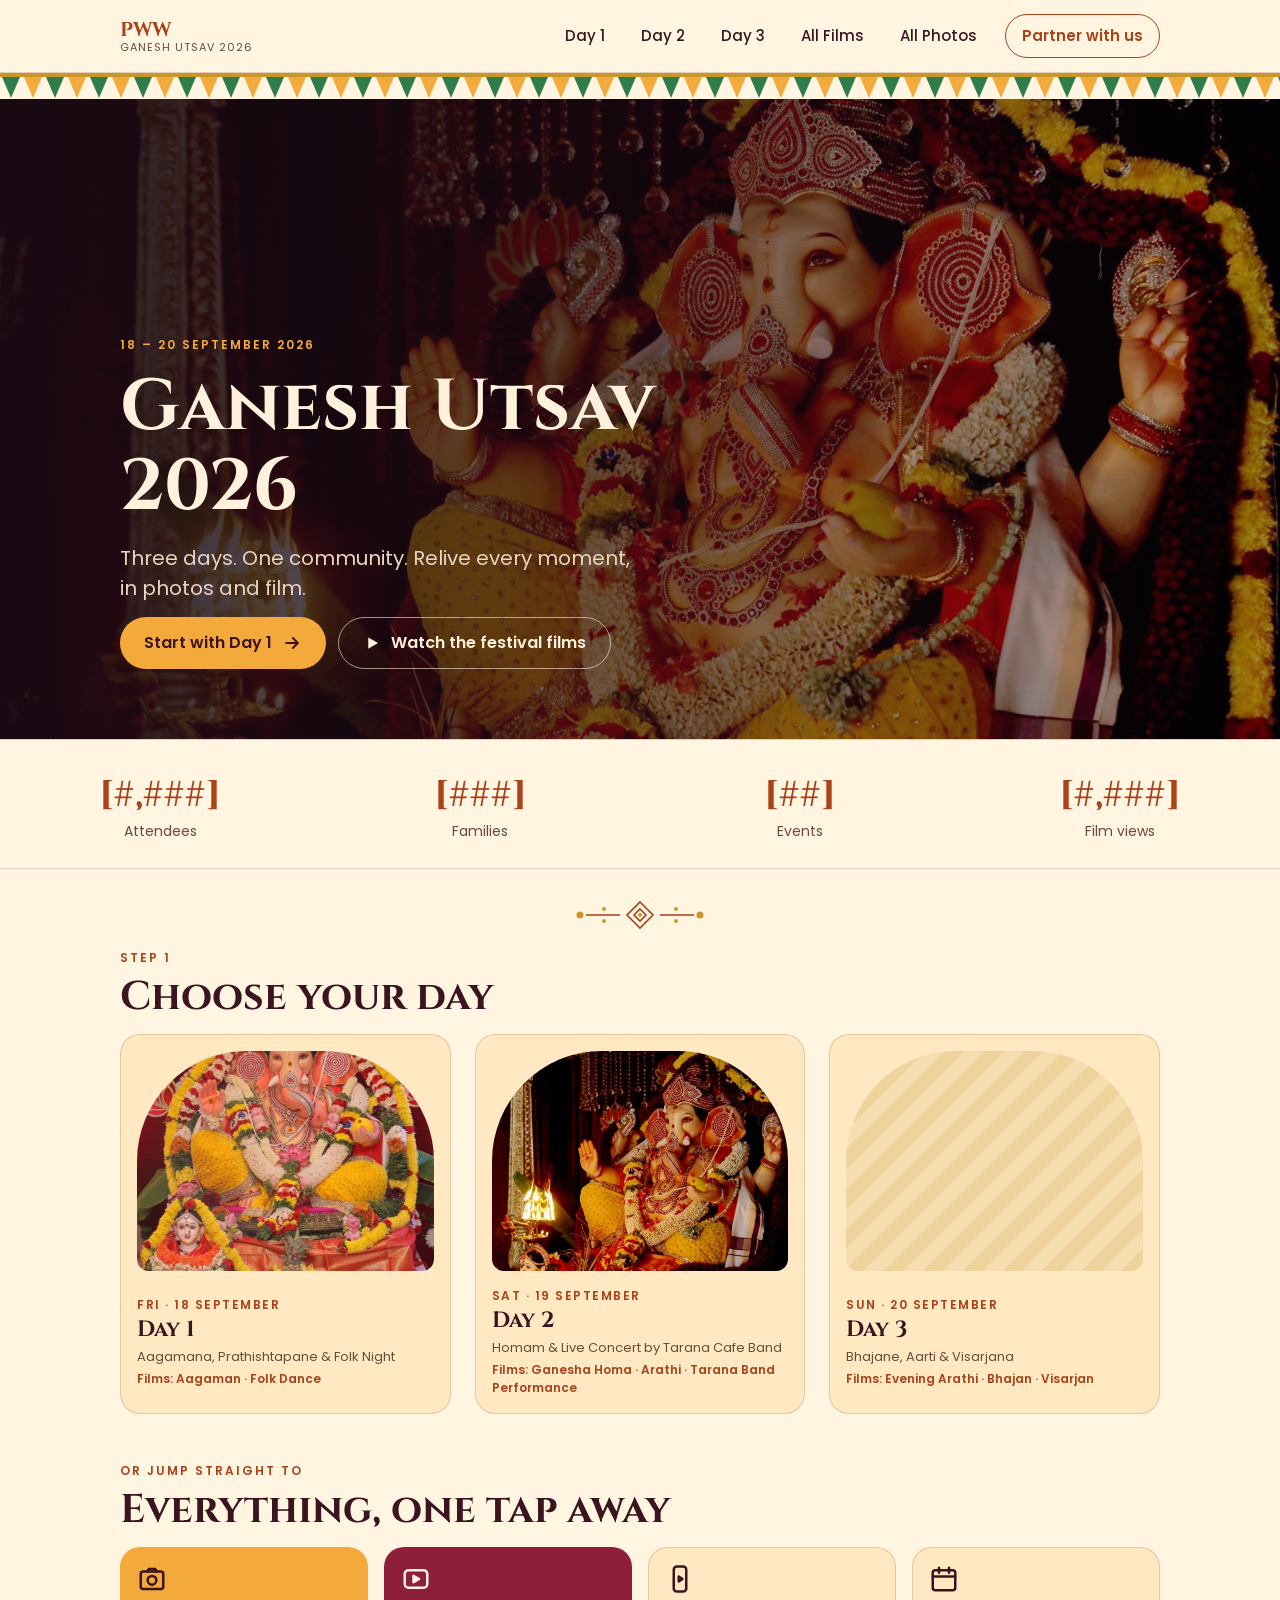
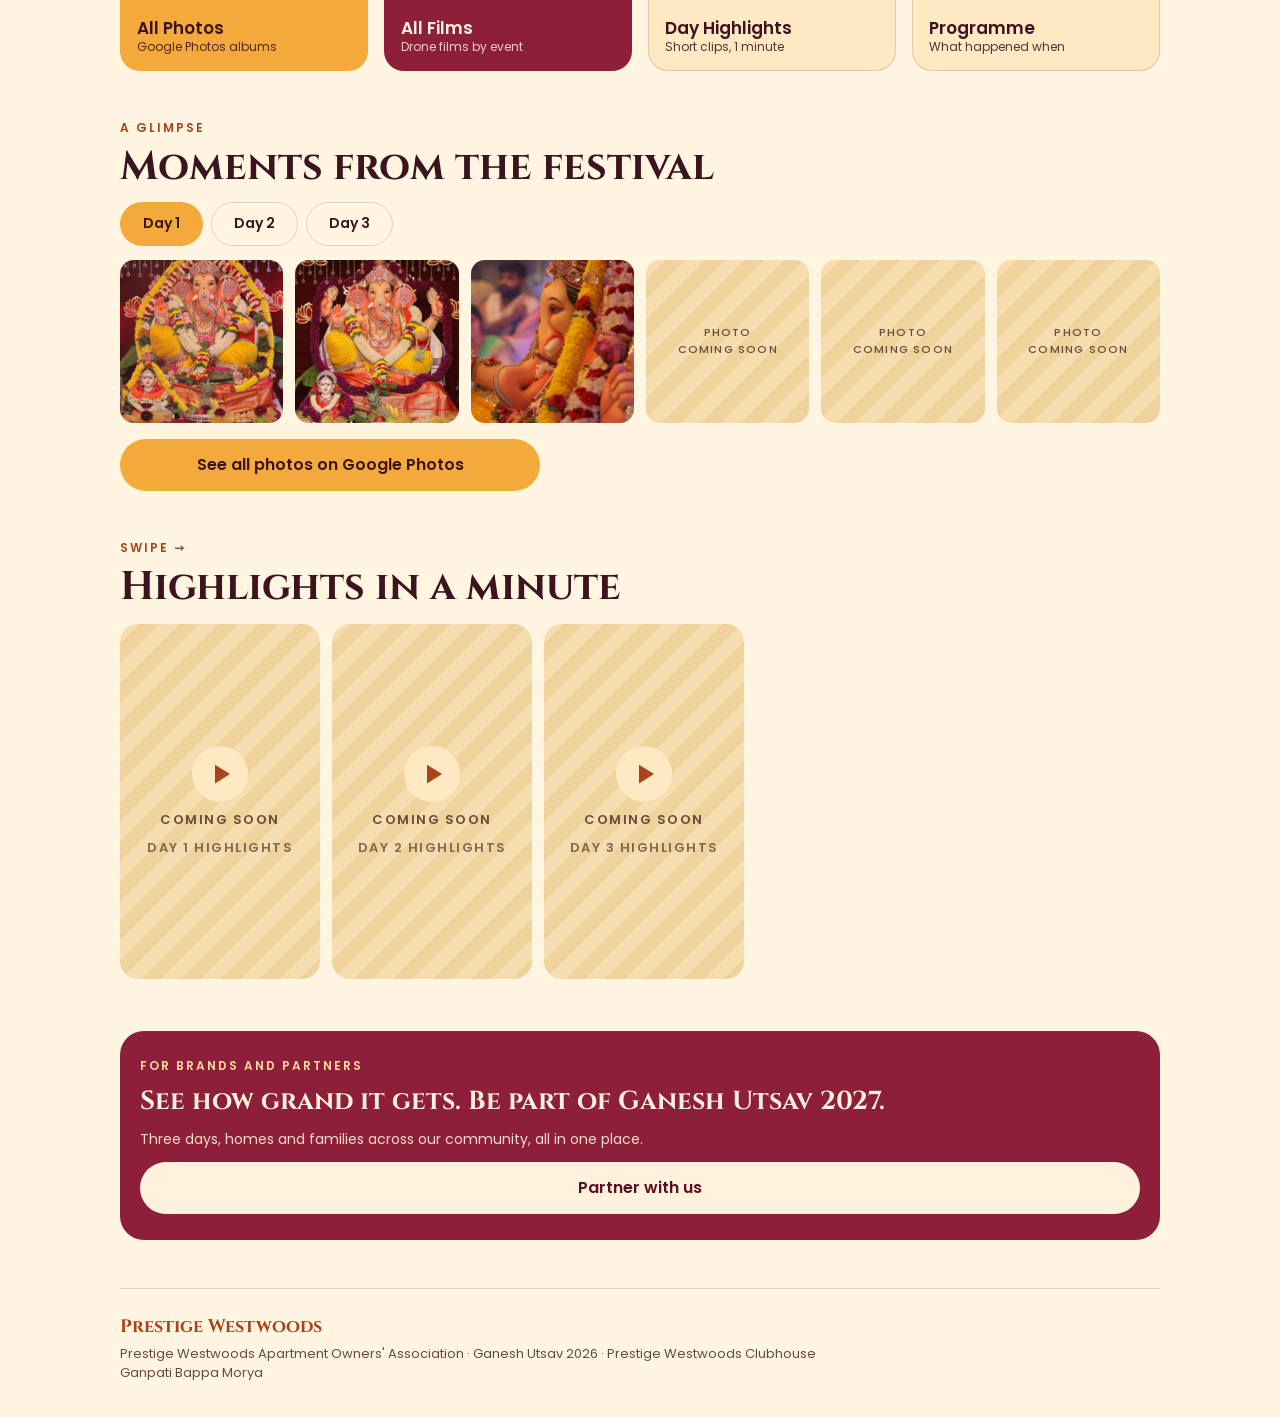
==== commit 97f901e4: "Added microsite contents for viewing" ====
--- a/index.html
+++ b/index.html
@@ -1,266 +1,24 @@
-<!DOCTYPE html>
+<!doctype html>
 <html lang="en">
 <head>
-<meta charset="UTF-8">
-<meta name="viewport" content="width=device-width, initial-scale=1.0">
-<title>PWW Ganesha Utsav 2026</title>
-<link rel="icon" type="image/png" href="assets/pww-logo.png">
-<meta name="description" content="Day-wise program for the PWW Ganesha Utsav 2026, September 18–20, at Prestige Westwoods Clubhouse.">
-<meta property="og:type" content="website">
-<meta property="og:url" content="https://anandsubbu.github.io/pww-ganesha-2026/">
-<meta property="og:title" content="PWW Ganesha Utsav 2026">
-<meta property="og:description" content="Day-wise program for the PWW Ganesha Utsav 2026, September 18–20, at Prestige Westwoods Clubhouse.">
-<meta property="og:image" content="https://anandsubbu.github.io/pww-ganesha-2026/assets/og-image.jpg">
-<meta property="og:image:width" content="1200">
-<meta property="og:image:height" content="630">
-<meta name="twitter:card" content="summary_large_image">
-<meta name="twitter:title" content="PWW Ganesha Utsav 2026">
-<meta name="twitter:description" content="Day-wise program for the PWW Ganesha Utsav 2026, September 18–20, at Prestige Westwoods Clubhouse.">
-<meta name="twitter:image" content="https://anandsubbu.github.io/pww-ganesha-2026/assets/og-image.jpg">
+<meta charset="utf-8">
+<meta name="viewport" content="width=device-width, initial-scale=1">
+<title>Ganesh Utsav 2026 · Photos & Films · PWW</title>
+<meta name="description" content="Photos and drone films from PWW Ganesh Utsav 2026, 18-20 September, Prestige Westwoods.">
+<meta property="og:title" content="PWW Ganesh Utsav 2026: photos and films">
+<meta property="og:description" content="Three days. One community. Relive every moment.">
+<meta name="theme-color" content="#FFF5E1">
 <link rel="preconnect" href="https://fonts.googleapis.com">
 <link rel="preconnect" href="https://fonts.gstatic.com" crossorigin>
-<link href="https://fonts.googleapis.com/css2?family=Cinzel:wght@600;700&family=Poppins:wght@400;500;600;700&display=swap" rel="stylesheet">
+<link href="https://fonts.googleapis.com/css2?family=Cinzel:wght@600;700&family=Poppins:wght@400;500;600&display=swap" rel="stylesheet">
 <link rel="stylesheet" href="assets/style.css">
-<style>
-  /* DAYS GRID (page-specific) — mobile-first: 1 column base, 3 columns from tablet up */
-  .days-grid{
-    display:grid; grid-template-columns:1fr; gap:16px;
-    padding:8px 18px 34px;
-  }
-  @media(min-width:861px){
-    .days-grid{grid-template-columns:repeat(3,1fr); gap:20px; padding:10px 24px 40px;}
-  }
-
-  .day-card{
-    border:1px solid var(--gold-dim); border-radius:14px; padding:22px 16px 26px;
-    background:rgba(255,255,255,0.015); scroll-margin-top:80px;
-  }
-  .day-card h2{
-    text-align:center; font-family:'Poppins',sans-serif; font-weight:700; font-size:22px;
-    color:var(--gold-bright); letter-spacing:2px;
-  }
-  .day-date{text-align:center; font-size:14.5px; font-weight:600; color:var(--gold); margin-top:5px;}
-  .day-theme{
-    text-align:center; font-family:'Poppins',sans-serif; font-weight:500; font-style:normal;
-    font-size:15.5px; color:var(--cream); margin:12px 0 20px; line-height:1.5;
-  }
-
-  .event-list{list-style:none;}
-  .event{
-    text-align:center; padding:14px 0; border-top:1px solid rgba(217,178,95,0.18);
-  }
-  .event:first-child{border-top:none;}
-  .event-name{display:block; font-weight:600; font-size:16.5px; line-height:1.4; color:var(--cream);}
-  .event-time{display:block; font-family:'Poppins',sans-serif; font-weight:700; font-size:16.5px; color:var(--gold-bright); margin-top:5px;}
-  .event-note{font-size:14px; color:rgba(244,233,216,0.88); margin-top:7px; line-height:1.55;}
-  .event-note em{color:var(--gold); font-style:normal; font-weight:500;}
-
-  @media(min-width:401px){
-    .day-card{padding:26px 22px 30px;}
-    .day-card h2{font-size:24px;}
-    .day-date{font-size:15px;}
-    .day-theme{font-size:16.5px; margin:12px 0 22px;}
-    .event{padding:16px 0;}
-    .event-name, .event-time{font-size:17.5px;}
-    .event-note{font-size:14.5px;}
-  }
-</style>
 </head>
-<body>
-
-<div class="bunting"></div>
-
-<header class="hero">
-  <div class="hero-photo"></div>
-  <div class="logo-badge"><img src="assets/pww-logo.png" alt="Prestige West Woods Apartment Owners' Association logo"></div>
-  <div class="hero-content">
-    <h1>PWW Ganesha Utsav 2026</h1>
-  </div>
-</header>
-
-<nav class="site-nav" aria-label="Main navigation">
-  <div class="nav-inner">
-    <a class="nav-item active" href="index.html" aria-current="page"><span class="nav-icon">🗓️</span><span class="nav-label">Programme</span></a>
-    <a class="nav-item" href="contribute.html"><span class="nav-icon">🙏</span><span class="nav-label">Contribute</span></a>
-    <a class="nav-item" href="sponsors.html"><span class="nav-icon">🏆</span><span class="nav-label">Sponsors</span></a>
-    <a class="nav-item" href="donors.html"><span class="nav-icon">🏅</span><span class="nav-label">Donors</span></a>
-    <a class="nav-item" href="https://youtu.be/E6ECGKkolsk" target="_blank" rel="noopener"><span class="nav-icon">▶️</span><span class="nav-label">Last Year</span></a>
-  </div>
-</nav>
-
-<div class="wrap">
-  <div class="meta-bar">
-    <span class="pill location">📍 Clubhouse, PWW</span>
-    <a class="pill date" href="#day1">18 SEP · FRI</a>
-    <a class="pill date" href="#day2">19 SEP · SAT</a>
-    <a class="pill date" href="#day3">20 SEP · SUN</a>
-  </div>
-
-  <section class="promo-card">
-    <a class="promo-link" href="https://youtu.be/E6ECGKkolsk" target="_blank" rel="noopener" aria-label="Watch last year's Ganesha Utsav highlights on YouTube">
-      <div class="promo-thumb">
-        <img src="https://img.youtube.com/vi/E6ECGKkolsk/hqdefault.jpg" alt="Ganesha Utsav 2025 highlights video thumbnail" loading="lazy">
-        <span class="promo-play">▶</span>
-      </div>
-      <div class="promo-text">
-        <p class="promo-title">🎥 Relive Ganesha Utsav 2025</p>
-        <p class="promo-sub">Watch the highlights — and join us this year!</p>
-      </div>
-    </a>
-  </section>
-
-  <div class="divider"><span>ॐ</span></div>
-
-  <main class="days-grid">
-
-    <section class="day-card" id="day1">
-      <h2>DAY 1</h2>
-      <p class="day-date">Fri, 18 Sept</p>
-      <p class="day-theme">Ganesha Aagamana, Prathishtapane &amp; Folk Night</p>
-      <ul class="event-list">
-        <li class="event">
-          <span class="event-name">Ganesha Entry to PWW</span>
-          <span class="event-time">3:30 PM</span>
-          <p class="event-note"><em>Chande &amp; Nadaswaram</em></p>
-        </li>
-        <li class="event">
-          <span class="event-name">Tea &amp; Coffee</span>
-          <span class="event-time">From 4:00 PM</span>
-        </li>
-        <li class="event">
-          <span class="event-name">Prathishtapane &amp; Aarti</span>
-          <span class="event-time">6:30 PM</span>
-          <p class="event-note">Grand Aarti</p>
-        </li>
-        <li class="event">
-          <span class="event-name">Folk Dance</span>
-          <span class="event-time">7:30 PM</span>
-          <p class="event-note">Folk dance show</p>
-        </li>
-        <li class="event">
-          <span class="event-name">Dinner</span>
-          <span class="event-time">8:30 PM onwards</span>
-        </li>
-        <li class="event">
-          <span class="event-name">Housie Game</span>
-          <span class="event-time">10:00 PM</span>
-          <p class="event-note">Open to all residents</p>
-        </li>
-      </ul>
-    </section>
-
-    <section class="day-card" id="day2">
-      <h2>DAY 2</h2>
-      <p class="day-date">Sat, 19 Sept</p>
-      <p class="day-theme">Homam &amp; Live Concert by Tarana Café Band</p>
-      <ul class="event-list">
-        <li class="event">
-          <span class="event-name">Tea, Coffee &amp; Snacks</span>
-          <span class="event-time">From 7:30 AM</span>
-        </li>
-        <li class="event">
-          <span class="event-name">Ganesha Homam</span>
-          <span class="event-time">8:30 – 10:00 AM</span>
-          <p class="event-note">₹21,000/family · FCFS, 50 residents</p>
-        </li>
-        <li class="event">
-          <span class="event-name">Breakfast</span>
-          <span class="event-time">From 8:30 AM</span>
-        </li>
-        <li class="event">
-          <span class="event-name">Aarti</span>
-          <span class="event-time">11:00 AM</span>
-        </li>
-        <li class="event">
-          <span class="event-name">Lunch</span>
-          <span class="event-time">From 1:00 PM</span>
-          <p class="event-note">Lunch for the residents</p>
-        </li>
-        <li class="event">
-          <span class="event-name">Competition</span>
-          <span class="event-time">4:00 – 6:00 PM</span>
-          <p class="event-note">Rangoli, musical chair, tug of war &amp; more</p>
-        </li>
-        <li class="event">
-          <span class="event-name">Evening Aarti</span>
-          <span class="event-time">7:00 PM</span>
-          <p class="event-note">Grand Aarti</p>
-        </li>
-        <li class="event">
-          <span class="event-name">Live Concert</span>
-          <span class="event-time">8:00 – 11:00 PM</span>
-          <p class="event-note">Music &amp; DJ (Tarana Café)</p>
-        </li>
-        <li class="event">
-          <span class="event-name">Dinner</span>
-          <span class="event-time">8:30 PM onwards</span>
-        </li>
-      </ul>
-    </section>
-
-    <section class="day-card" id="day3">
-      <h2>DAY 3</h2>
-      <p class="day-date">Sun, 20 Sept</p>
-      <p class="day-theme">Bhajane, Aarti &amp; Visarjana</p>
-      <ul class="event-list">
-        <li class="event">
-          <span class="event-name">Tea &amp; Coffee</span>
-          <span class="event-time">From 7:30 AM</span>
-        </li>
-        <li class="event">
-          <span class="event-name">Breakfast</span>
-          <span class="event-time">From 7:30 AM</span>
-        </li>
-        <li class="event">
-          <span class="event-name">Aarti</span>
-          <span class="event-time">10:00 AM</span>
-          <p class="event-note">Grand Aarti</p>
-        </li>
-        <li class="event">
-          <span class="event-name">Felicitation for Sponsors</span>
-          <span class="event-time">11:00 AM – 1:00 PM</span>
-          <p class="event-note">For residents contributing ₹10,000 and more</p>
-        </li>
-        <li class="event">
-          <span class="event-name">Lunch</span>
-          <span class="event-time">12:30 PM</span>
-        </li>
-        <li class="event">
-          <span class="event-name">Dance Competition</span>
-          <span class="event-time">1:00 – 2:00 PM</span>
-          <p class="event-note">Based on nominations</p>
-        </li>
-        <li class="event">
-          <span class="event-name">Bhajane</span>
-          <span class="event-time">5:00 – 7:00 PM</span>
-        </li>
-        <li class="event">
-          <span class="event-name">Evening Aarti</span>
-          <span class="event-time">7:00 PM</span>
-        </li>
-        <li class="event">
-          <span class="event-name">Visarjana</span>
-          <span class="event-time">7:30 PM</span>
-          <p class="event-note">Grand Visarjana with Dollu Kunitha, Doll and more</p>
-        </li>
-        <li class="event">
-          <span class="event-name">Dinner</span>
-          <span class="event-time">9:00 PM</span>
-        </li>
-      </ul>
-    </section>
-
-  </main>
-
-  <footer>
-    <p class="invite">🙏 All Residents &amp; Families Cordially Invited 🙏</p>
-    <p class="tag">Let us come together in devotion, music and community spirit</p>
-  </footer>
-</div>
-
-<p class="credit">PWW Ganesha Utsav 2026 · Prestige West Woods Apartment Owners' Association</p>
-
-<div class="bunting"></div>
-
+<body data-page="home">
+<header id="hdr"></header>
+<main id="main"></main>
+<div id="ftr"></div>
+<noscript><p style="padding:24px;font-family:sans-serif">Please turn on JavaScript to view this page.</p></noscript>
+<script src="assets/data.js"></script>
+<script src="assets/app.js"></script>
 </body>
 </html>
--- a/assets/style.css
+++ b/assets/style.css
@@ -1,216 +1,221 @@
 :root{
-  --maroon-dark:#2a0a0a;
-  --maroon:#4a0f14;
-  --maroon-light:#5c1418;
-  --gold:#d9b25f;
-  --gold-bright:#f0cf83;
-  --gold-dim:rgba(217,178,95,0.35);
-  --cream:#f4e9d8;
-  --saffron:#e8752c;
-  --saffron-bright:#f5975a;
-  --bronze:#a5711f;
-  --bronze-bright:#cf9a42;
-  --tabbar-height:60px;
+  --bg:#FFF5E1; --ink:#3B1420; --muted:#6B4A3A; --surface:#FFE8C2; --line:rgba(120,60,30,.2);
+  --maroon:#8E1F3A; --saffron:#F4A93B; --accent:#A8431A; --gold:#C9962B; --green:#2F7D4B; --cream:#FFF1DC;
+  --disp:'Cinzel',serif; --body:'Poppins',system-ui,sans-serif;
 }
-*{box-sizing:border-box; margin:0; padding:0;}
-html{scroll-behavior:smooth;}
-
-/* MOBILE-FIRST BASE (phones). Larger screens are progressively enhanced below via min-width. */
-body{
-  background:linear-gradient(180deg,var(--maroon-dark),var(--maroon) 15%,var(--maroon) 85%,var(--maroon-dark));
-  color:var(--cream);
-  font-family:'Poppins',sans-serif;
-  -webkit-font-smoothing:antialiased;
-  padding-bottom:calc(var(--tabbar-height) + env(safe-area-inset-bottom,0px));
+*{box-sizing:border-box}
+html{scroll-behavior:smooth}
+body{margin:0;font-family:var(--body);background:var(--bg);color:var(--ink);line-height:1.5;-webkit-text-size-adjust:100%}
+body.has-pager{padding-bottom:88px}
+a{color:inherit;text-decoration:none}
+img{max-width:100%;display:block}
+h1,h2,h3{font-family:var(--disp);margin:0;font-weight:700;line-height:1.12}
+p{margin:0}
+.wrap{max-width:1120px;margin:0 auto;padding:0 16px}
+.eyebrow{font-size:12px;letter-spacing:2px;font-weight:600;color:var(--accent);text-transform:uppercase}
+.sec{padding-top:44px}
+.sec h2{font-size:28px;margin-top:6px}
+.skip{position:absolute;left:-999px;top:8px;background:var(--ink);color:#fff;padding:10px 14px;border-radius:8px;z-index:100}
+.skip:focus{left:8px}
+:focus-visible{outline:3px solid var(--maroon);outline-offset:2px}
+
+/* ---- header ---- */
+.top{position:sticky;top:0;z-index:50;background:var(--bg);border-bottom:1px solid var(--line)}
+.top .bar{display:flex;align-items:center;justify-content:space-between;min-height:56px;gap:8px}
+.crumbs{display:flex;align-items:center;gap:6px;font-size:14px;min-width:0;overflow:hidden;white-space:nowrap}
+.crumbs a{display:inline-flex;align-items:center;gap:6px;min-height:44px;color:var(--accent);font-weight:600}
+.crumbs .sep{color:var(--muted)}
+.crumbs .here{font-weight:600;overflow:hidden;text-overflow:ellipsis}
+.brand{display:flex;flex-direction:column;line-height:1.15}
+.brand b{font-family:var(--disp);font-size:20px;color:var(--accent)}
+.brand small{font-size:11px;letter-spacing:1px;color:var(--muted)}
+.menu-btn{width:48px;height:48px;border-radius:12px;border:1px solid var(--line);background:transparent;color:var(--ink);display:flex;align-items:center;justify-content:center;cursor:pointer}
+.dnav{display:none}
+.toran{height:26px;background:var(--gold) repeat-x;background-image:url("data:image/svg+xml,%3Csvg xmlns='http://www.w3.org/2000/svg' width='44' height='26'%3E%3Crect width='44' height='4' fill='%23C9962B'/%3E%3Cpath d='M2 4h18L11 25z' fill='%232F7D4B'/%3E%3Cpath d='M24 4h18L33 25z' fill='%23F4A93B'/%3E%3C/svg%3E");background-color:transparent}
+.drawer{position:fixed;inset:0;z-index:80;background:var(--bg);padding:16px;display:none;flex-direction:column;gap:10px;overflow:auto}
+.drawer.open{display:flex}
+.drawer .x{align-self:flex-end}
+.drawer a{display:flex;align-items:center;min-height:60px;padding:0 18px;border-radius:16px;background:var(--surface);font-weight:600;font-size:18px}
+.drawer a.cta{background:var(--maroon);color:var(--cream)}
+
+/* ---- buttons ---- */
+.btn{display:flex;align-items:center;justify-content:center;gap:10px;min-height:52px;border-radius:999px;font-weight:600;font-size:16px;padding:0 24px;border:0;cursor:pointer;font-family:inherit;text-align:center}
+.btn-p{background:var(--saffron);color:var(--ink)}
+.btn-m{background:var(--maroon);color:var(--cream)}
+.btn-o{border:1.5px solid var(--ink);background:transparent;color:var(--ink)}
+.btn-oa{border:1.5px solid var(--accent);background:transparent;color:var(--accent)}
+.btn-big{min-height:64px;font-size:18px;justify-content:space-between}
+.btn small{font-weight:500;font-size:12px}
+.btn[aria-disabled=true]{opacity:.55;pointer-events:none}
+.btn-l{border:1.5px solid rgba(255,241,220,.6);color:var(--cream);background:transparent}
+.pulse{animation:pulse 2s ease-out infinite}
+@keyframes pulse{0%{box-shadow:0 0 0 0 rgba(244,169,59,.6)}100%{box-shadow:0 0 0 18px rgba(244,169,59,0)}}
+
+/* ---- hero ---- */
+.hero{position:relative;overflow:hidden;color:var(--cream);background:#2a0d18;min-height:560px;display:flex;align-items:flex-end}
+.hero img.bg{position:absolute;inset:0;width:100%;height:100%;object-fit:cover;animation:zoom 16s ease-in-out infinite alternate}
+@keyframes zoom{from{transform:scale(1)}to{transform:scale(1.08)}}
+.hero:after{content:"";position:absolute;inset:0;background:linear-gradient(180deg,rgba(27,10,20,.2),rgba(27,10,20,.9) 80%)}
+.hero .in{position:relative;z-index:2;padding:0 16px 30px;display:flex;flex-direction:column;gap:14px;width:100%;max-width:1120px;margin:0 auto}
+.hero .eyebrow{color:var(--saffron)}
+.hero h1{font-size:42px}
+.hero p{font-size:16px;color:#E8D5C0;max-width:520px}
+.hero .ctas{display:flex;flex-direction:column;gap:12px;max-width:380px}
+.petals{position:absolute;inset:0;z-index:1;pointer-events:none;overflow:hidden}
+.petals i{position:absolute;top:-20px;width:10px;height:14px;border-radius:70% 0 70% 0;background:var(--saffron);opacity:.85;animation:fall linear infinite}
+@keyframes fall{to{transform:translateY(680px) rotate(300deg)}}
+
+/* ---- page banner (day) ---- */
+.banner{position:relative;color:var(--cream);background:var(--maroon);overflow:hidden;min-height:260px;display:flex;align-items:flex-end}
+.banner img{position:absolute;inset:0;width:100%;height:100%;object-fit:cover}
+.banner:after{content:"";position:absolute;inset:0;background:linear-gradient(180deg,rgba(27,10,20,.15),rgba(27,10,20,.85))}
+.banner .in{position:relative;z-index:2;padding:0 16px 22px;max-width:1120px;margin:0 auto;width:100%;display:flex;flex-direction:column;gap:8px}
+.banner .eyebrow{color:var(--saffron)}
+.banner h1{font-size:34px}
+.banner p{color:#E8D5C0}
+.banner svg.rg{position:absolute;right:-30px;top:-30px;width:240px;opacity:.25}
+
+/* ---- stats ---- */
+.stats{display:grid;grid-template-columns:repeat(4,minmax(0,1fr));border-bottom:1px solid var(--line);border-top:1px solid var(--line);background:var(--bg)}
+.stats div{padding:18px 4px;text-align:center}
+.stats b{display:block;font-family:var(--disp);font-size:22px;color:var(--accent)}
+.stats span{font-size:11px;color:var(--muted);line-height:1.3;display:block}
+
+/* ---- cards ---- */
+.daycards{display:grid;gap:14px;margin-top:14px}
+.dcard{display:flex;align-items:stretch;border-radius:20px;background:var(--surface);border:1px solid var(--line);min-height:132px;overflow:hidden;transition:transform .25s,box-shadow .25s}
+.dcard:hover{transform:translateY(-4px);box-shadow:0 12px 24px rgba(120,60,30,.18)}
+.dcard .arch{width:96px;flex-shrink:0;margin:12px 0 12px 12px;border-radius:48px 48px 10px 10px;overflow:hidden;background:repeating-linear-gradient(135deg,#F6DDB0 0 14px,#F0D29C 14px 28px);position:relative}
+.dcard .arch img{width:100%;height:100%;object-fit:cover}
+.dcard .t{flex-grow:1;padding:16px;display:flex;flex-direction:column;justify-content:center;gap:4px}
+.dcard .t .d{font-size:12px;font-weight:600;letter-spacing:1.5px;color:var(--accent)}
+.dcard .t h3{font-size:22px}
+.dcard .t p{font-size:13px;color:var(--muted)}
+.dcard .t .f{font-size:12px;font-weight:600;color:var(--accent)}
+.dcard .go{width:44px;display:flex;align-items:center;justify-content:center;color:var(--accent)}
+
+.tiles{display:grid;grid-template-columns:repeat(2,minmax(0,1fr));gap:12px;margin-top:14px}
+.tile{min-height:124px;border-radius:20px;padding:16px;display:flex;flex-direction:column;justify-content:space-between;font-weight:600;font-size:17px;line-height:1.25;border:1px solid var(--line);background:var(--surface);transition:transform .25s}
+.tile:hover{transform:translateY(-4px)}
+.tile small{display:block;font-weight:400;font-size:12px;opacity:.85}
+.tile.t1{background:var(--saffron);border-color:transparent}
+.tile.t2{background:var(--maroon);color:var(--cream);border-color:transparent}
+.tile svg{color:currentColor}
+
+/* ---- photos ---- */
+.chips{display:flex;gap:8px;margin-top:12px;flex-wrap:wrap}
+.chip{min-height:44px;padding:0 22px;border-radius:999px;border:1px solid var(--line);background:transparent;font-weight:600;font-size:14px;cursor:pointer;font-family:inherit;color:var(--ink)}
+.chip[aria-pressed=true]{background:var(--saffron);border-color:transparent}
+.pgrid{display:grid;grid-template-columns:repeat(3,minmax(0,1fr));gap:8px;margin-top:14px}
+.ph{position:relative;border-radius:14px;overflow:hidden;aspect-ratio:1;border:0;padding:0;cursor:pointer;background:repeating-linear-gradient(135deg,#F6DDB0 0 14px,#F0D29C 14px 28px);display:flex;align-items:center;justify-content:center;text-align:center;color:var(--muted);font:500 11px var(--body);letter-spacing:1.2px;text-transform:uppercase}
+.ph img{position:absolute;inset:0;width:100%;height:100%;object-fit:cover;transition:transform .5s}
+.ph:hover img{transform:scale(1.08)}
+.ph.empty{cursor:default}
+.strip{display:flex;gap:10px;overflow-x:auto;scroll-snap-type:x mandatory;padding-bottom:8px;margin-top:14px}
+.strip .ph{flex:0 0 150px;aspect-ratio:3/4;scroll-snap-align:start}
+
+/* ---- video ---- */
+.vid{position:relative;width:100%;aspect-ratio:16/9;border-radius:18px;overflow:hidden;background:#2a0d18;display:flex;align-items:center;justify-content:center;border:0;padding:0;cursor:pointer;color:var(--cream)}
+.vid.v9{aspect-ratio:9/16;max-width:320px}
+.vid img{position:absolute;inset:0;width:100%;height:100%;object-fit:cover;opacity:.9}
+.vid iframe{position:absolute;inset:0;width:100%;height:100%;border:0}
+.vid .play{position:relative;width:72px;height:72px;border-radius:50%;background:var(--saffron);color:var(--ink);display:flex;align-items:center;justify-content:center}
+.vid.soon{cursor:default;background:repeating-linear-gradient(135deg,#F6DDB0 0 14px,#F0D29C 14px 28px);color:var(--muted);flex-direction:column;gap:8px;font:600 13px var(--body);letter-spacing:1.5px;text-transform:uppercase}
+.vid.soon .play{background:var(--surface);color:var(--accent);width:56px;height:56px}
+.flist{display:flex;flex-direction:column;gap:14px;margin-top:14px}
+.frow{display:flex;gap:12px;align-items:center;min-height:84px}
+.frow .th{width:132px;flex-shrink:0;aspect-ratio:16/10;border-radius:14px;overflow:hidden;position:relative;background:repeating-linear-gradient(135deg,#F6DDB0 0 14px,#F0D29C 14px 28px);display:flex;align-items:center;justify-content:center;color:var(--accent)}
+.frow .th img{position:absolute;inset:0;width:100%;height:100%;object-fit:cover}
+.frow .th svg{position:relative}
+.frow b{font-size:16px;line-height:1.3;display:block}
+.frow span{font-size:12px;color:var(--muted)}
+.shorts{display:flex;gap:12px;overflow-x:auto;padding-bottom:8px;margin-top:14px;scroll-snap-type:x mandatory}
+.shorts .vid{flex:0 0 150px;aspect-ratio:9/16;border-radius:18px;scroll-snap-align:start}
+.shorts .lbl{position:absolute;left:0;right:0;bottom:0;padding:30px 12px 12px;background:linear-gradient(180deg,transparent,rgba(27,10,20,.92));font:700 16px var(--disp);text-align:left}
+
+/* ---- timeline ---- */
+.tl{border-left:2px solid rgba(201,150,43,.7);margin:14px 0 0 8px;padding-left:22px;display:flex;flex-direction:column;gap:20px}
+.tl .it{position:relative}
+.tl .it:before{content:"";position:absolute;left:-31px;top:6px;width:14px;height:14px;border-radius:50%;background:var(--saffron);border:3px solid var(--bg)}
+.tl time{font-size:13px;font-weight:600;color:var(--accent);display:block}
+.tl b{font-size:16px}
+.tl p{font-size:13px;color:var(--muted)}
+
+/* ---- misc ---- */
+.switch{display:grid;grid-template-columns:repeat(3,minmax(0,1fr));gap:8px;margin:16px 0 0}
+.switch a{min-height:48px;border-radius:14px;display:flex;align-items:center;justify-content:center;font-weight:600;border:1px solid var(--line)}
+.switch a.on{background:var(--saffron);border-color:transparent}
+.stack{display:flex;flex-direction:column;gap:14px;margin-top:20px}
+.pager{position:fixed;left:0;right:0;bottom:0;z-index:40;background:var(--surface);border-top:1px solid rgba(120,60,30,.35);padding:12px 16px;display:grid;grid-template-columns:1fr 1fr;gap:12px}
+.pager .btn{min-height:52px;font-size:14px;padding:0 12px}
+.pager .ph-gap{visibility:hidden}
+.cta-box{margin-top:44px;border-radius:24px;background:var(--maroon);color:var(--cream);padding:26px 20px;display:flex;flex-direction:column;gap:12px}
+.cta-box .eyebrow{color:#FFD9A0}
+.cta-box h2{font-size:26px}
+.cta-box p{font-size:14px;color:#F5DCC8}
+.cta-box .btn{background:var(--cream);color:#5A1024}
+.slot{margin-top:14px;border:1px dashed rgba(120,60,30,.45);border-radius:16px;padding:14px 16px;display:flex;align-items:center;justify-content:space-between;gap:12px}
+.slot small{display:block;font-size:11px;letter-spacing:1.5px;color:var(--muted)}
+.slot b{font-size:15px}
+.nums{display:grid;grid-template-columns:repeat(2,minmax(0,1fr));gap:12px;margin-top:20px}
+.nums div{border-radius:18px;background:var(--surface);border:1px solid var(--line);padding:18px 16px}
+.nums b{font-family:var(--disp);font-size:30px;color:var(--accent);display:block}
+.nums span{font-size:13px;color:var(--muted)}
+.place{display:flex;gap:14px;align-items:center;border-radius:18px;background:var(--surface);border:1px solid var(--line);padding:14px}
+.place i{width:48px;height:48px;border-radius:14px;background:var(--maroon);color:#FFD9A0;font:600 18px var(--body);font-style:normal;display:flex;align-items:center;justify-content:center;flex-shrink:0}
+.place b{font-size:16px;display:block}
+.place span{font-size:13px;color:var(--muted)}
+.rg-div{display:flex;justify-content:center;padding-top:30px}
+footer{margin-top:48px;border-top:1px solid var(--line);padding:24px 0 34px;font-size:13px;color:var(--muted)}
+footer b{font-family:var(--disp);color:var(--accent);font-size:18px;display:block;margin-bottom:4px}
+
+/* ---- lightbox ---- */
+.lb{position:fixed;inset:0;z-index:100;background:rgba(20,6,12,.94);display:none;align-items:center;justify-content:center}
+.lb.open{display:flex}
+.lb img{max-width:100%;max-height:86vh;object-fit:contain}
+.lb button{position:absolute;width:52px;height:52px;border-radius:50%;border:0;background:rgba(255,241,220,.15);color:#fff;cursor:pointer;display:flex;align-items:center;justify-content:center}
+.lb .c{top:12px;right:12px}.lb .p{left:8px;top:50%}.lb .n{right:8px;top:50%}
+.lb .cap{position:absolute;bottom:14px;left:0;right:0;text-align:center;color:#E8D5C0;font-size:13px;padding:0 70px}
+
+/* ---- reveal ---- */
+.reveal{opacity:0;transform:translateY(18px);transition:opacity .7s ease,transform .7s ease}
+.reveal.in{opacity:1;transform:none}
+@media (prefers-reduced-motion:reduce){
+  .reveal{opacity:1;transform:none;transition:none}
+  .hero img.bg,.pulse,.petals i{animation:none}
+  html{scroll-behavior:auto}
 }
-.bunting{
-  height:12px;
-  background:repeating-linear-gradient(45deg,var(--gold) 0 10px,#1a0505 10px 20px);
+
+/* ---- desktop ---- */
+@media (min-width:860px){
+  .wrap{padding:0 40px}
+  .menu-btn{display:none}
+  .dnav{display:flex;align-items:center;gap:4px;font-weight:500;font-size:15px}
+  .dnav a{padding:10px 16px;border-radius:999px}
+  .dnav a:hover{background:var(--surface)}
+  .dnav a.cta{border:1.5px solid var(--accent);color:var(--accent);font-weight:600;margin-left:8px}
+  .top .bar{min-height:72px}
+  .hero{min-height:640px}
+  .hero .in{padding:0 40px 70px}
+  .hero h1{font-size:72px;max-width:620px}
+  .hero p{font-size:20px}
+  .hero .ctas{flex-direction:row;max-width:none}
+  .hero:after{background:linear-gradient(90deg,rgba(27,10,20,.92),rgba(27,10,20,.55) 55%,rgba(27,10,20,.1))}
+  .stats b{font-size:36px}.stats span{font-size:14px}.stats div{padding:28px 0}
+  .sec h2{font-size:40px}
+  .daycards{grid-template-columns:repeat(3,1fr);gap:24px}
+  .dcard{flex-direction:column;min-height:0}
+  .dcard .arch{width:auto;height:220px;margin:16px 16px 0;border-radius:110px 110px 12px 12px}
+  .dcard .go{display:none}
+  .tiles{grid-template-columns:repeat(4,1fr);gap:16px}
+  .pgrid{grid-template-columns:repeat(6,1fr);gap:12px}
+  .strip .ph{flex-basis:200px}
+  .shorts .vid{flex-basis:200px}
+  .banner{min-height:340px}.banner .in{padding:0 40px 34px}.banner h1{font-size:54px}
+  .two{display:grid;grid-template-columns:1fr 1fr;gap:40px;align-items:start}
+  .flist{display:grid;grid-template-columns:repeat(3,1fr);gap:20px}
+  .frow{flex-direction:column;align-items:stretch}.frow .th{width:100%}
+  .nums{grid-template-columns:repeat(4,1fr)}
+  .places{display:grid;grid-template-columns:1fr 1fr;gap:12px}
+  .pager{left:50%;right:auto;transform:translateX(-50%);width:520px;border-radius:999px 999px 0 0;border:1px solid rgba(120,60,30,.35)}
 }
-.wrap{max-width:1100px; margin:0 auto; padding:0 18px;}
-
-/* HERO */
-.hero{position:relative; overflow:hidden; min-height:clamp(300px,72vw,560px); display:flex; align-items:flex-end; justify-content:center;}
-.hero-photo{
-  position:absolute; inset:0;
-  background-image:
-    linear-gradient(180deg, rgba(20,5,5,0.05) 35%, rgba(20,5,5,0.78) 78%, rgba(18,4,4,0.97) 100%),
-    url('ganesha-hero-mobile.jpg');
-  background-size:cover; background-position:center 22%; background-repeat:no-repeat;
-}
-.hero-content{position:relative; z-index:2; text-align:center; padding:32px 18px 26px;}
-.logo-badge{
-  position:absolute; top:12px; left:12px; z-index:3;
-  width:48px; height:48px; padding:5px;
-  background:#fdf8ee; border:2px solid var(--gold-bright); border-radius:13px;
-  display:flex; align-items:center; justify-content:center;
-  box-shadow:0 4px 16px rgba(0,0,0,0.45);
-}
-.logo-badge img{width:100%; height:100%; object-fit:contain; display:block;}
-.hero h1{
-  font-family:'Cinzel',serif; font-weight:700; font-size:clamp(30px,8vw,60px);
-  color:var(--gold-bright); letter-spacing:0.5px; line-height:1.15;
-  text-shadow:0 2px 18px rgba(0,0,0,0.6);
-}
-.hero .page-subtitle{
-  margin-top:10px; font-family:'Poppins',sans-serif; font-weight:600;
-  letter-spacing:1.5px; font-size:15px; color:var(--cream); text-transform:uppercase;
-}
-
-/* PERSISTENT NAV — one component, two presentations:
-   mobile (base): fixed bottom tab bar
-   tablet/desktop (min-width:768px): sticky top bar */
-.site-nav{
-  position:fixed; left:0; right:0; bottom:0; z-index:100;
-  background:linear-gradient(180deg,var(--maroon-light),var(--maroon-dark));
-  border-top:1px solid var(--gold-dim);
-  box-shadow:0 -4px 16px rgba(0,0,0,0.35);
-  padding-bottom:env(safe-area-inset-bottom,0px);
-}
-.nav-inner{
-  display:flex; justify-content:space-around; align-items:stretch;
-  max-width:640px; margin:0 auto; height:var(--tabbar-height);
-}
-.nav-item{
-  flex:1; display:flex; flex-direction:column; align-items:center; justify-content:center;
-  gap:2px; text-decoration:none; color:rgba(244,233,216,0.62);
-  font-family:'Poppins',sans-serif; font-weight:600; font-size:10px; letter-spacing:0.1px;
-  -webkit-tap-highlight-color:transparent; text-align:center;
-}
-.nav-icon{font-size:19px; line-height:1;}
-.nav-label{line-height:1.15;}
-.nav-item.active{color:var(--gold-bright);}
-.nav-item.active .nav-icon{filter:drop-shadow(0 0 6px rgba(240,207,131,0.55));}
-.nav-item:active{background:rgba(240,207,131,0.08);}
-
-/* META BAR */
-.meta-bar{
-  display:flex; flex-wrap:wrap; justify-content:center; gap:10px;
-  padding:20px 18px 6px;
-}
-.pill{
-  border:1px solid var(--gold-dim); border-radius:999px; padding:9px 16px;
-  font-size:13.5px; letter-spacing:0.5px; white-space:nowrap;
-}
-.pill.location{color:var(--cream); font-weight:500;}
-a.pill{text-decoration:none; cursor:pointer;}
-.pill.date{
-  background:linear-gradient(180deg,var(--gold-bright),var(--gold));
-  color:#3a1305; font-family:'Poppins',sans-serif; font-weight:700; font-size:13px; border:none;
-  transition:transform 0.15s ease, box-shadow 0.15s ease;
-}
-a.pill.date:hover, a.pill.date:active{
-  transform:translateY(-2px); box-shadow:0 4px 12px rgba(0,0,0,0.35);
-}
-
-/* PROMO CARD (YouTube — "last year" highlight, home/programme page) */
-.promo-card{padding:14px 18px 4px;}
-.promo-link{
-  display:flex; align-items:center; gap:14px; max-width:640px; margin:0 auto;
-  border:1px solid var(--gold-dim); border-radius:16px; padding:10px;
-  background:rgba(255,255,255,0.02); text-decoration:none; color:inherit;
-  transition:transform 0.15s ease;
-}
-.promo-link:active{transform:scale(0.98);}
-.promo-thumb{position:relative; flex:0 0 108px; width:108px; height:62px; border-radius:10px; overflow:hidden; background:#111;}
-.promo-thumb img{width:100%; height:100%; object-fit:cover; display:block;}
-.promo-play{
-  position:absolute; inset:0; display:flex; align-items:center; justify-content:center;
-  font-size:19px; color:#fff; background:rgba(0,0,0,0.3);
-}
-.promo-text{flex:1; min-width:0;}
-.promo-title{font-family:'Poppins',sans-serif; font-weight:700; font-size:14.5px; color:var(--gold-bright); line-height:1.3;}
-.promo-sub{font-size:12px; color:rgba(244,233,216,0.85); margin-top:4px; line-height:1.4;}
-
-/* Standalone CTA buttons — kept for in-page callouts (e.g. promo card link, UPI button),
-   no longer used for page-to-page navigation (the persistent nav handles that). */
-.btn{
-  display:inline-flex; align-items:center; gap:9px; line-height:1;
-  border-radius:999px; padding:13px 22px; font-size:14.5px; font-weight:700;
-  font-family:'Poppins',sans-serif; text-decoration:none; cursor:pointer; border:none;
-  transition:transform 0.15s ease, box-shadow 0.15s ease;
-}
-.btn .emoji{font-size:1.15em; line-height:1; filter:none;}
-.btn-gold{
-  background:linear-gradient(180deg,var(--gold-bright),var(--gold)); color:#3a1305;
-  box-shadow:0 4px 16px rgba(0,0,0,0.35);
-}
-.btn-gold:hover, .btn-gold:active{ transform:translateY(-2px); box-shadow:0 6px 18px rgba(0,0,0,0.4); }
-.btn-saffron{
-  background:linear-gradient(180deg,var(--saffron-bright),var(--saffron)); color:#2a0a0a;
-  box-shadow:0 4px 18px rgba(232,117,44,0.45);
-}
-.btn-saffron:hover, .btn-saffron:active{ transform:translateY(-2px); box-shadow:0 6px 20px rgba(232,117,44,0.55); }
-.btn-outline{
-  background:transparent; color:var(--gold-bright); border:1.5px solid var(--gold-dim);
-}
-.btn-outline:hover, .btn-outline:active{ border-color:var(--gold-bright); transform:translateY(-2px); }
-.btn-secondary{
-  background:rgba(240,207,131,0.1); color:var(--gold-bright);
-  border:1.5px solid var(--gold-bright);
-}
-.btn-secondary:hover, .btn-secondary:active{ transform:translateY(-2px); background:rgba(240,207,131,0.18); }
-.btn-bronze{
-  background:linear-gradient(180deg,var(--bronze-bright),var(--bronze)); color:#fff6e6;
-  box-shadow:0 4px 18px rgba(165,113,31,0.5);
-}
-.btn-bronze:hover, .btn-bronze:active{ transform:translateY(-2px); box-shadow:0 6px 20px rgba(165,113,31,0.6); }
-
-.divider{text-align:center; padding:18px 0; position:relative;}
-.divider::before{
-  content:""; position:absolute; left:50%; top:50%; transform:translate(-50%,-50%);
-  width:min(500px,80%); height:1px; background:var(--gold-dim);
-}
-.divider span{
-  position:relative; background:var(--maroon); padding:0 16px; color:var(--gold);
-  font-size:19px;
-}
-
-footer{text-align:center; padding:26px 18px 40px;}
-footer .invite{font-size:16.5px; font-weight:600; letter-spacing:0.3px;}
-footer .tag{margin-top:8px; font-family:'Poppins',sans-serif; font-weight:400; font-size:14.5px; color:rgba(244,233,216,0.8);}
-
-.credit{text-align:center; font-size:12px; color:rgba(244,233,216,0.4); padding-bottom:18px; letter-spacing:0.5px;}
-
-/* ============ PROGRESSIVE ENHANCEMENT UP FROM HERE ============ */
-
-/* Slightly larger phones */
-@media(min-width:401px){
-  .logo-badge{width:60px; height:60px; border-radius:16px; top:16px; left:16px; padding:6px;}
-  .hero h1{letter-spacing:1px;}
-  .pill{padding:10px 22px; font-size:15px;}
-  .meta-bar{gap:14px;}
-  .btn{padding:14px 26px; font-size:15.5px;}
-}
-
-/* Tablet / small laptop and up: switch nav to a sticky top bar */
-@media(min-width:768px){
-  body{padding-bottom:0;}
-  .wrap{padding:0 24px;}
-  .hero-photo{ background-image:
-    linear-gradient(180deg, rgba(20,5,5,0.05) 35%, rgba(20,5,5,0.75) 78%, rgba(18,4,4,0.96) 100%),
-    url('ganesha-hero.jpg');
-  }
-  .hero-content{padding:40px 20px 30px;}
-  .site-nav{
-    position:sticky; top:0; bottom:auto;
-    border-top:none; border-bottom:1px solid var(--gold-dim);
-    box-shadow:0 4px 16px rgba(0,0,0,0.35);
-  }
-  .nav-inner{max-width:920px; gap:6px; height:auto;}
-  .nav-item{
-    flex-direction:row; gap:8px; font-size:14.5px; padding:14px 20px;
-    border-radius:999px;
-  }
-  .nav-icon{font-size:17px;}
-  .nav-item.active{background:rgba(240,207,131,0.14);}
-  .nav-item:hover{color:var(--gold-bright); background:rgba(240,207,131,0.08);}
-  .meta-bar{padding:26px 24px 6px;}
-  .promo-card{padding:6px 24px 8px;}
-  .promo-thumb{flex-basis:150px; width:150px; height:86px;}
-  .promo-title{font-size:16.5px;}
-  .promo-sub{font-size:13.5px;}
-  footer{padding:30px 24px 46px;}
-  footer .invite{font-size:18px;}
-  footer .tag{font-size:15.5px;}
-}
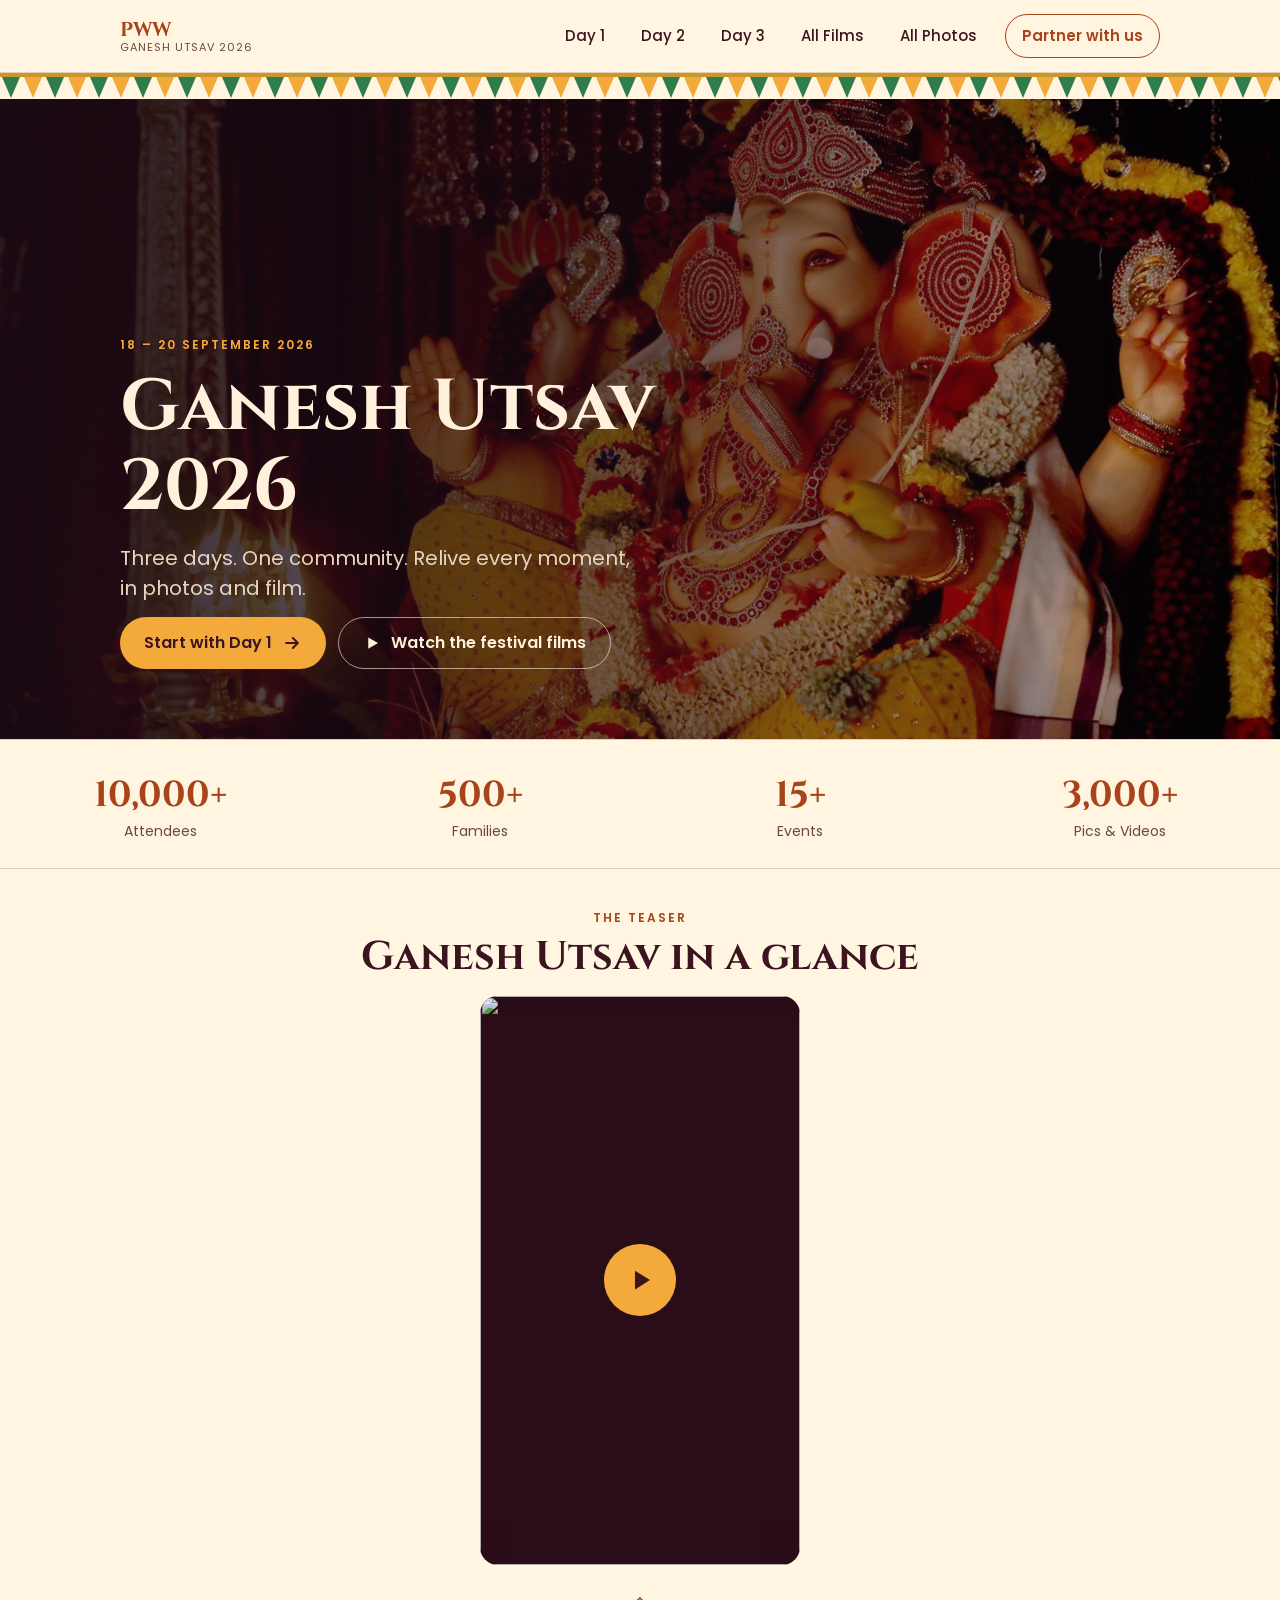
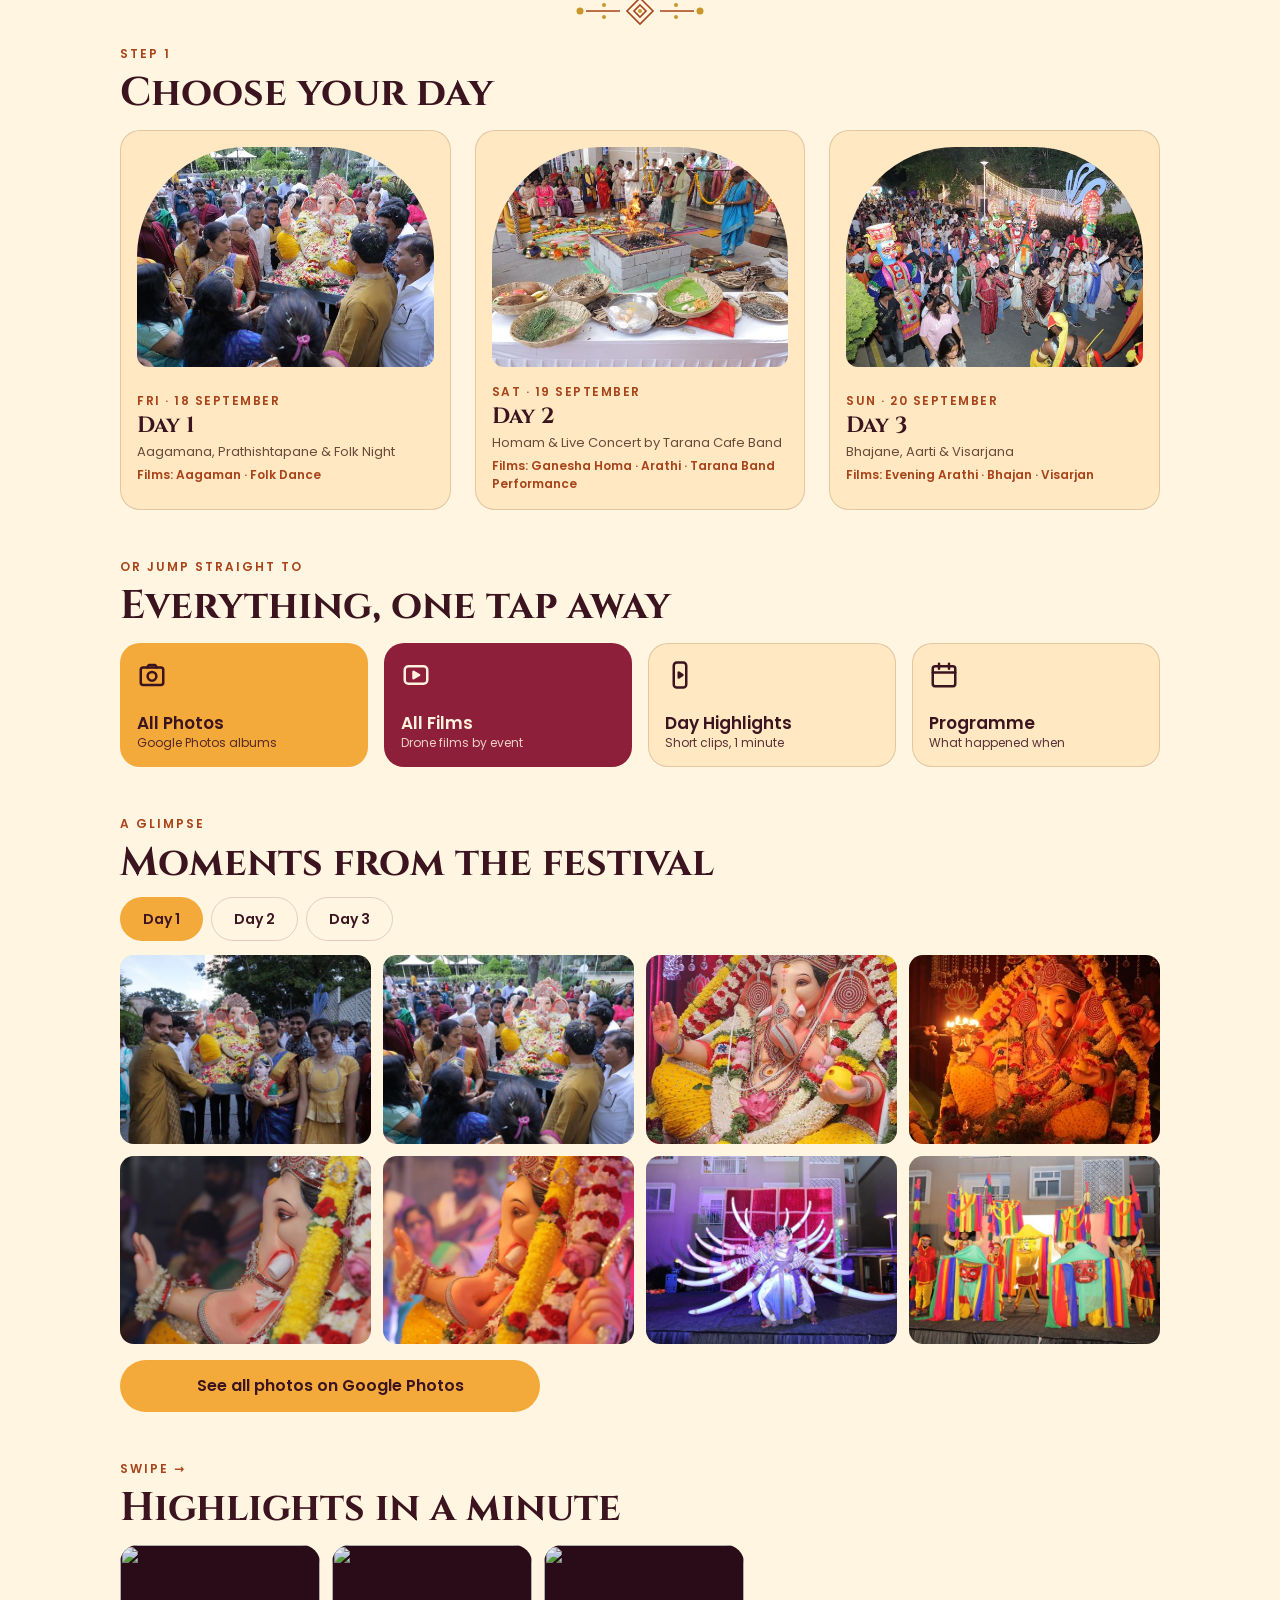
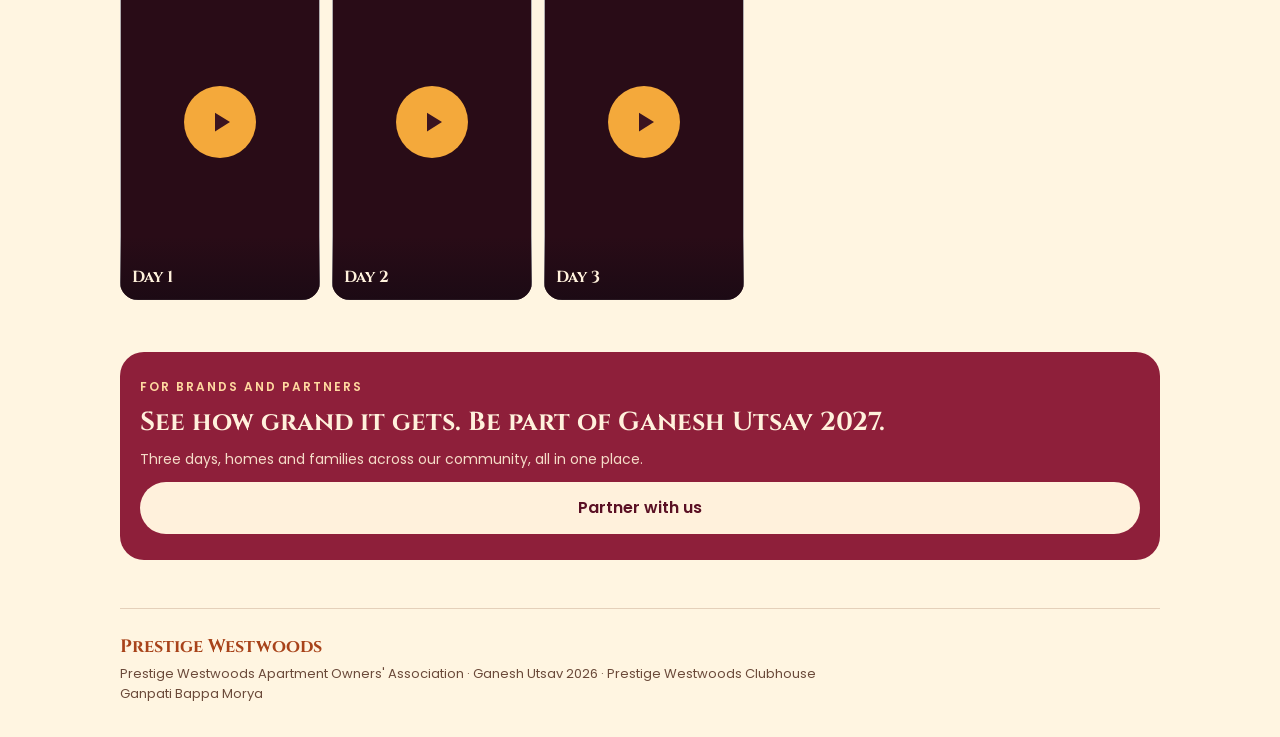
==== commit e0153727: "Social preview image" ====
--- a/index.html
+++ b/index.html
@@ -5,8 +5,20 @@
 <meta name="viewport" content="width=device-width, initial-scale=1">
 <title>Ganesh Utsav 2026 · Photos & Films · PWW</title>
 <meta name="description" content="Photos and drone films from PWW Ganesh Utsav 2026, 18-20 September, Prestige Westwoods.">
+<meta property="og:type" content="website">
+<meta property="og:site_name" content="PWW Ganesh Utsav 2026">
 <meta property="og:title" content="PWW Ganesh Utsav 2026: photos and films">
-<meta property="og:description" content="Three days. One community. Relive every moment.">
+<meta property="og:description" content="Three days. One community. Relive every moment, in photos and film.">
+<meta property="og:url" content="https://anandsubbu.github.io/pww-ganesha-2026/">
+<meta property="og:image" content="https://anandsubbu.github.io/pww-ganesha-2026/assets/img/og-image.jpg">
+<meta property="og:image:width" content="1200">
+<meta property="og:image:height" content="630">
+<meta property="og:image:alt" content="Lord Ganesha at the PWW Ganesh Utsav 2026 mandapa">
+<meta name="twitter:card" content="summary_large_image">
+<meta name="twitter:image" content="https://anandsubbu.github.io/pww-ganesha-2026/assets/img/og-image.jpg">
+<link rel="icon" type="image/png" sizes="32x32" href="assets/img/favicon-32.png">
+<link rel="icon" type="image/png" sizes="192x192" href="assets/img/favicon-192.png">
+<link rel="apple-touch-icon" href="assets/img/apple-touch-icon.png">
 <meta name="theme-color" content="#FFF5E1">
 <link rel="preconnect" href="https://fonts.googleapis.com">
 <link rel="preconnect" href="https://fonts.gstatic.com" crossorigin>
--- a/assets/style.css
+++ b/assets/style.css
@@ -56,7 +56,7 @@
 .hero img.bg{position:absolute;inset:0;width:100%;height:100%;object-fit:cover;animation:zoom 16s ease-in-out infinite alternate}
 @keyframes zoom{from{transform:scale(1)}to{transform:scale(1.08)}}
 .hero:after{content:"";position:absolute;inset:0;background:linear-gradient(180deg,rgba(27,10,20,.2),rgba(27,10,20,.9) 80%)}
-.hero .in{position:relative;z-index:2;padding:0 16px 30px;display:flex;flex-direction:column;gap:14px;width:100%;max-width:1120px;margin:0 auto}
+.hero .in{position:relative;z-index:2;padding:0 16px 92px;display:flex;flex-direction:column;gap:14px;width:100%;max-width:1120px;margin:0 auto}
 .hero .eyebrow{color:var(--saffron)}
 .hero h1{font-size:42px}
 .hero p{font-size:16px;color:#E8D5C0;max-width:520px}
@@ -64,6 +64,17 @@
 .petals{position:absolute;inset:0;z-index:1;pointer-events:none;overflow:hidden}
 .petals i{position:absolute;top:-20px;width:10px;height:14px;border-radius:70% 0 70% 0;background:var(--saffron);opacity:.85;animation:fall linear infinite}
 @keyframes fall{to{transform:translateY(680px) rotate(300deg)}}
+
+/* scroll cue (mobile) */
+.stats{scroll-margin-top:60px}
+.scrollcue{position:absolute;left:50%;bottom:10px;transform:translateX(-50%);z-index:3;min-width:48px;min-height:64px;display:flex;flex-direction:column;align-items:center;justify-content:flex-end;gap:2px;color:var(--cream);transition:opacity .4s}
+.scrollcue span{font-size:11px;font-weight:600;letter-spacing:2px;text-transform:uppercase;white-space:nowrap;color:var(--saffron);text-shadow:0 1px 6px rgba(0,0,0,.6)}
+.scrollcue svg{filter:drop-shadow(0 1px 4px rgba(0,0,0,.6))}
+.scrollcue .c1,.scrollcue .c2{animation:cue 1.8s ease-in-out infinite;opacity:0}
+.scrollcue .c2{animation-delay:.3s}
+@keyframes cue{0%{opacity:0;transform:translateY(-6px)}45%{opacity:1}100%{opacity:0;transform:translateY(7px)}}
+.scrollcue.gone{opacity:0;pointer-events:none}
+@media (prefers-reduced-motion:reduce){.scrollcue .c1,.scrollcue .c2{animation:none;opacity:1}}
 
 /* ---- page banner (day) ---- */
 .banner{position:relative;color:var(--cream);background:var(--maroon);overflow:hidden;min-height:260px;display:flex;align-items:flex-end}
@@ -78,7 +89,7 @@
 /* ---- stats ---- */
 .stats{display:grid;grid-template-columns:repeat(4,minmax(0,1fr));border-bottom:1px solid var(--line);border-top:1px solid var(--line);background:var(--bg)}
 .stats div{padding:18px 4px;text-align:center}
-.stats b{display:block;font-family:var(--disp);font-size:22px;color:var(--accent)}
+.stats b{display:block;font-family:var(--disp);font-size:clamp(16px,5vw,22px);color:var(--accent);white-space:nowrap;font-variant-numeric:tabular-nums}
 .stats span{font-size:11px;color:var(--muted);line-height:1.3;display:block}
 
 /* ---- cards ---- */
@@ -106,7 +117,8 @@
 .chips{display:flex;gap:8px;margin-top:12px;flex-wrap:wrap}
 .chip{min-height:44px;padding:0 22px;border-radius:999px;border:1px solid var(--line);background:transparent;font-weight:600;font-size:14px;cursor:pointer;font-family:inherit;color:var(--ink)}
 .chip[aria-pressed=true]{background:var(--saffron);border-color:transparent}
-.pgrid{display:grid;grid-template-columns:repeat(3,minmax(0,1fr));gap:8px;margin-top:14px}
+.pgrid{display:grid;grid-template-columns:repeat(2,minmax(0,1fr));gap:8px;margin-top:14px}
+.pgrid .ph{aspect-ratio:4/3}
 .ph{position:relative;border-radius:14px;overflow:hidden;aspect-ratio:1;border:0;padding:0;cursor:pointer;background:repeating-linear-gradient(135deg,#F6DDB0 0 14px,#F0D29C 14px 28px);display:flex;align-items:center;justify-content:center;text-align:center;color:var(--muted);font:500 11px var(--body);letter-spacing:1.2px;text-transform:uppercase}
 .ph img{position:absolute;inset:0;width:100%;height:100%;object-fit:cover;transition:transform .5s}
 .ph:hover img{transform:scale(1.08)}
@@ -159,7 +171,7 @@
 .slot b{font-size:15px}
 .nums{display:grid;grid-template-columns:repeat(2,minmax(0,1fr));gap:12px;margin-top:20px}
 .nums div{border-radius:18px;background:var(--surface);border:1px solid var(--line);padding:18px 16px}
-.nums b{font-family:var(--disp);font-size:30px;color:var(--accent);display:block}
+.nums b{font-family:var(--disp);font-size:30px;color:var(--accent);display:block;font-variant-numeric:tabular-nums}
 .nums span{font-size:13px;color:var(--muted)}
 .place{display:flex;gap:14px;align-items:center;border-radius:18px;background:var(--surface);border:1px solid var(--line);padding:14px}
 .place i{width:48px;height:48px;border-radius:14px;background:var(--maroon);color:#FFD9A0;font:600 18px var(--body);font-style:normal;display:flex;align-items:center;justify-content:center;flex-shrink:0}
@@ -197,6 +209,7 @@
   .top .bar{min-height:72px}
   .hero{min-height:640px}
   .hero .in{padding:0 40px 70px}
+  .scrollcue{display:none}
   .hero h1{font-size:72px;max-width:620px}
   .hero p{font-size:20px}
   .hero .ctas{flex-direction:row;max-width:none}
@@ -208,7 +221,7 @@
   .dcard .arch{width:auto;height:220px;margin:16px 16px 0;border-radius:110px 110px 12px 12px}
   .dcard .go{display:none}
   .tiles{grid-template-columns:repeat(4,1fr);gap:16px}
-  .pgrid{grid-template-columns:repeat(6,1fr);gap:12px}
+  .pgrid{grid-template-columns:repeat(4,1fr);gap:12px}
   .strip .ph{flex-basis:200px}
   .shorts .vid{flex-basis:200px}
   .banner{min-height:340px}.banner .in{padding:0 40px 34px}.banner h1{font-size:54px}
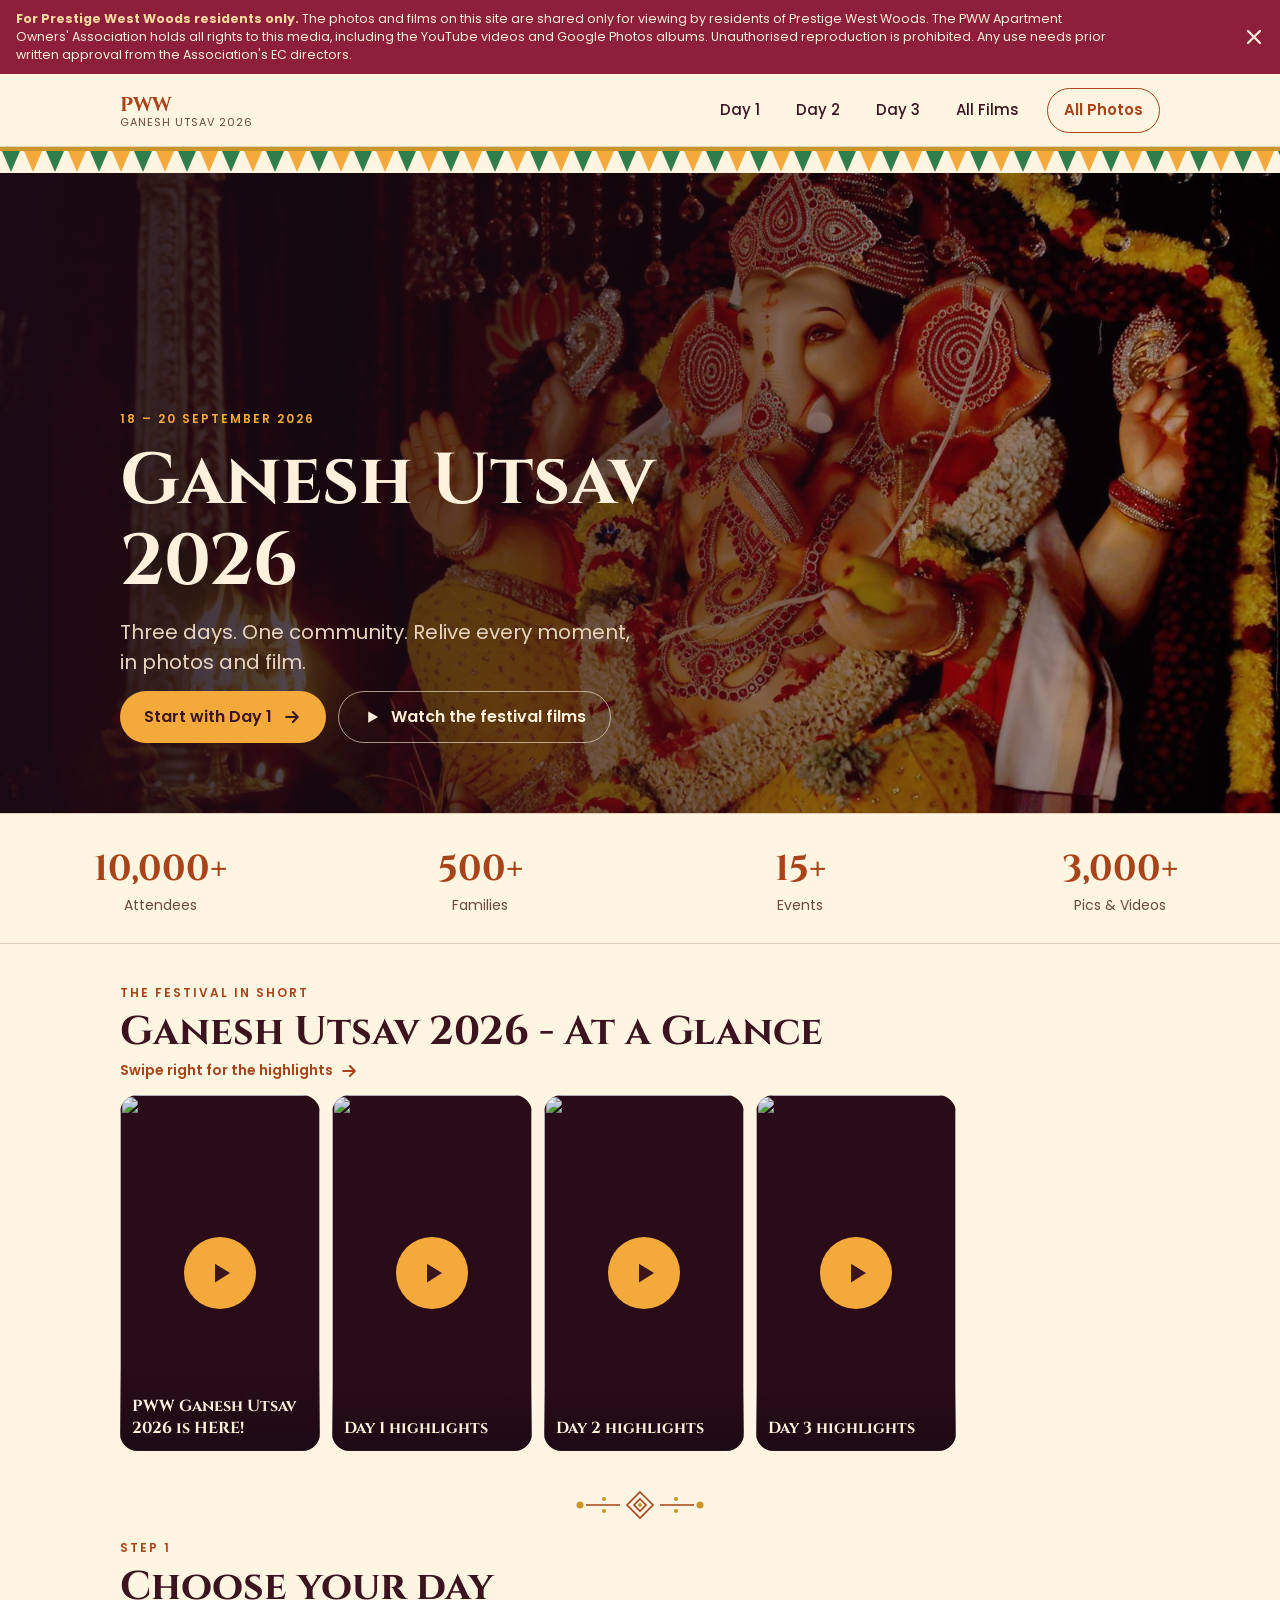
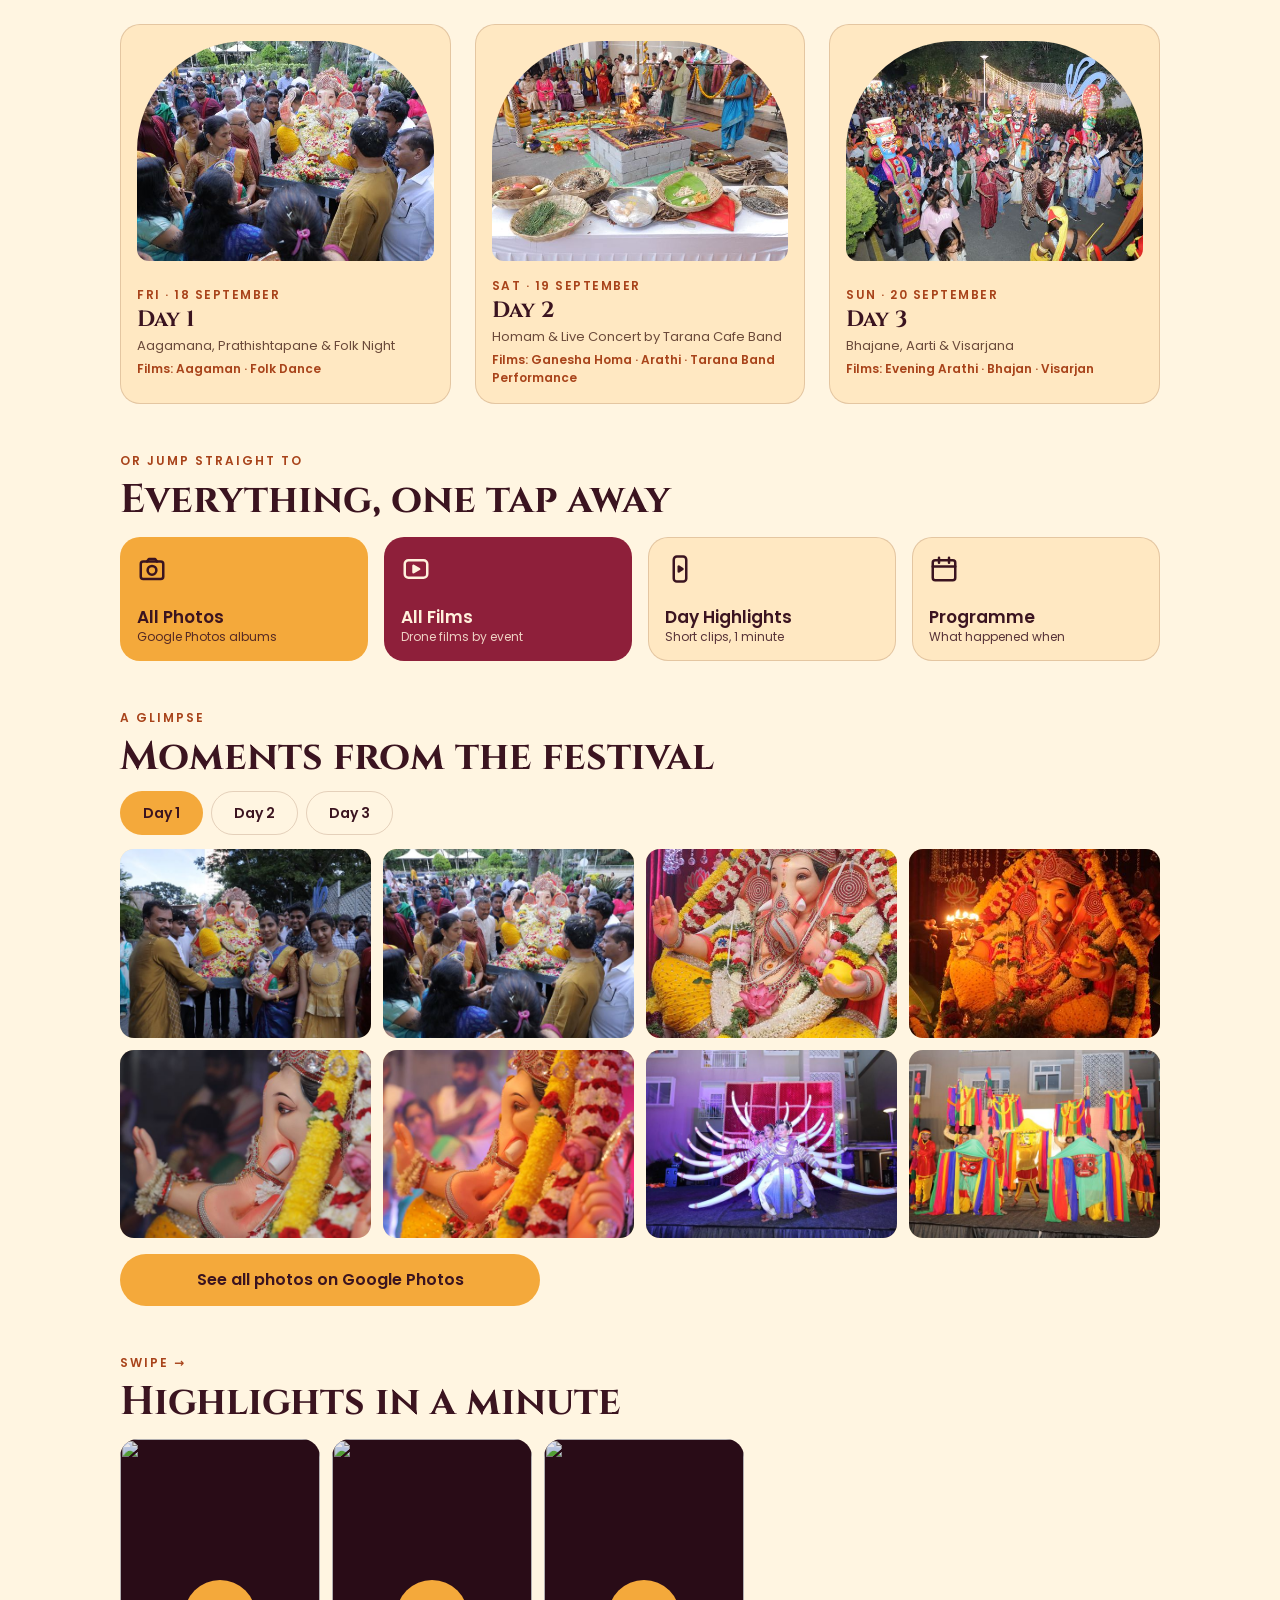
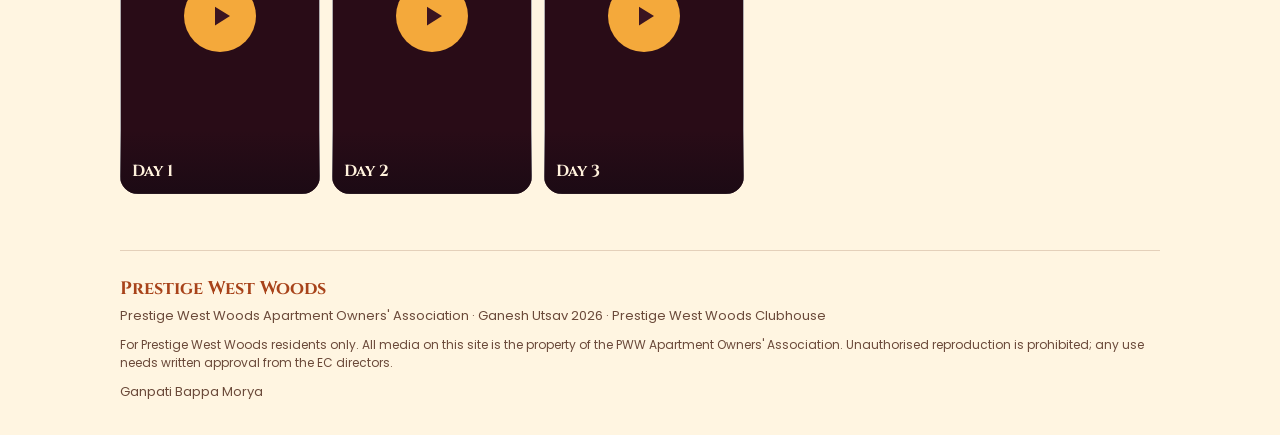
==== commit 175ec69a: "Added disclaimer" ====
--- a/index.html
+++ b/index.html
@@ -2,9 +2,10 @@
 <html lang="en">
 <head>
 <meta charset="utf-8">
+<meta name="robots" content="noindex, nofollow">
 <meta name="viewport" content="width=device-width, initial-scale=1">
 <title>Ganesh Utsav 2026 · Photos & Films · PWW</title>
-<meta name="description" content="Photos and drone films from PWW Ganesh Utsav 2026, 18-20 September, Prestige Westwoods.">
+<meta name="description" content="Photos and drone films from PWW Ganesh Utsav 2026, 18-20 September, Prestige West Woods.">
 <meta property="og:type" content="website">
 <meta property="og:site_name" content="PWW Ganesh Utsav 2026">
 <meta property="og:title" content="PWW Ganesh Utsav 2026: photos and films">
--- a/assets/style.css
+++ b/assets/style.css
@@ -143,6 +143,16 @@
 .frow span{font-size:12px;color:var(--muted)}
 .shorts{display:flex;gap:12px;overflow-x:auto;padding-bottom:8px;margin-top:14px;scroll-snap-type:x mandatory}
 .shorts .vid{flex:0 0 150px;aspect-ratio:9/16;border-radius:18px;scroll-snap-align:start}
+.shorts{-webkit-overflow-scrolling:touch;scrollbar-width:thin;padding-right:16px}
+.swipehint{margin:6px 0 0;font-size:14px;font-weight:600;color:var(--accent);display:flex;align-items:center;gap:6px}
+.swipehint svg{animation:nudge 1.4s ease-in-out infinite}
+@keyframes nudge{0%,100%{transform:translateX(0)}50%{transform:translateX(7px)}}
+@media (prefers-reduced-motion:reduce){.swipehint svg{animation:none}}
+.fs{position:fixed;inset:0;z-index:120;background:#0e0408;display:none;align-items:center;justify-content:center}
+.fs.open{display:flex}
+.fs .box{width:100%;height:100%;max-width:calc(100vh*9/16);margin:0 auto}
+.fs iframe{width:100%;height:100%;border:0;display:block}
+.fs .c{position:absolute;top:max(12px,env(safe-area-inset-top));right:12px;z-index:2;width:52px;height:52px;border-radius:50%;border:0;background:rgba(255,241,220,.22);color:#fff;display:flex;align-items:center;justify-content:center;cursor:pointer}
 .shorts .lbl{position:absolute;left:0;right:0;bottom:0;padding:30px 12px 12px;background:linear-gradient(180deg,transparent,rgba(27,10,20,.92));font:700 16px var(--disp);text-align:left}
 
 /* ---- timeline ---- */
@@ -232,3 +242,11 @@
   .places{display:grid;grid-template-columns:1fr 1fr;gap:12px}
   .pager{left:50%;right:auto;transform:translateX(-50%);width:520px;border-radius:999px 999px 0 0;border:1px solid rgba(120,60,30,.35)}
 }
+
+/* ---- residents-only notice ---- */
+.notice{position:relative;background:var(--maroon);color:var(--cream);padding:10px 52px 10px 16px;font-size:12.5px;line-height:1.45}
+.notice p{margin:0;max-width:1100px}
+.notice b{color:#FFD9A0}
+.notice button{position:absolute;right:4px;top:50%;transform:translateY(-50%);width:44px;height:44px;border:0;border-radius:50%;background:transparent;color:var(--cream);display:flex;align-items:center;justify-content:center;cursor:pointer}
+.notice button:hover{background:rgba(255,241,220,.15)}
+footer .legal{margin:10px 0;font-size:12px;line-height:1.5}
